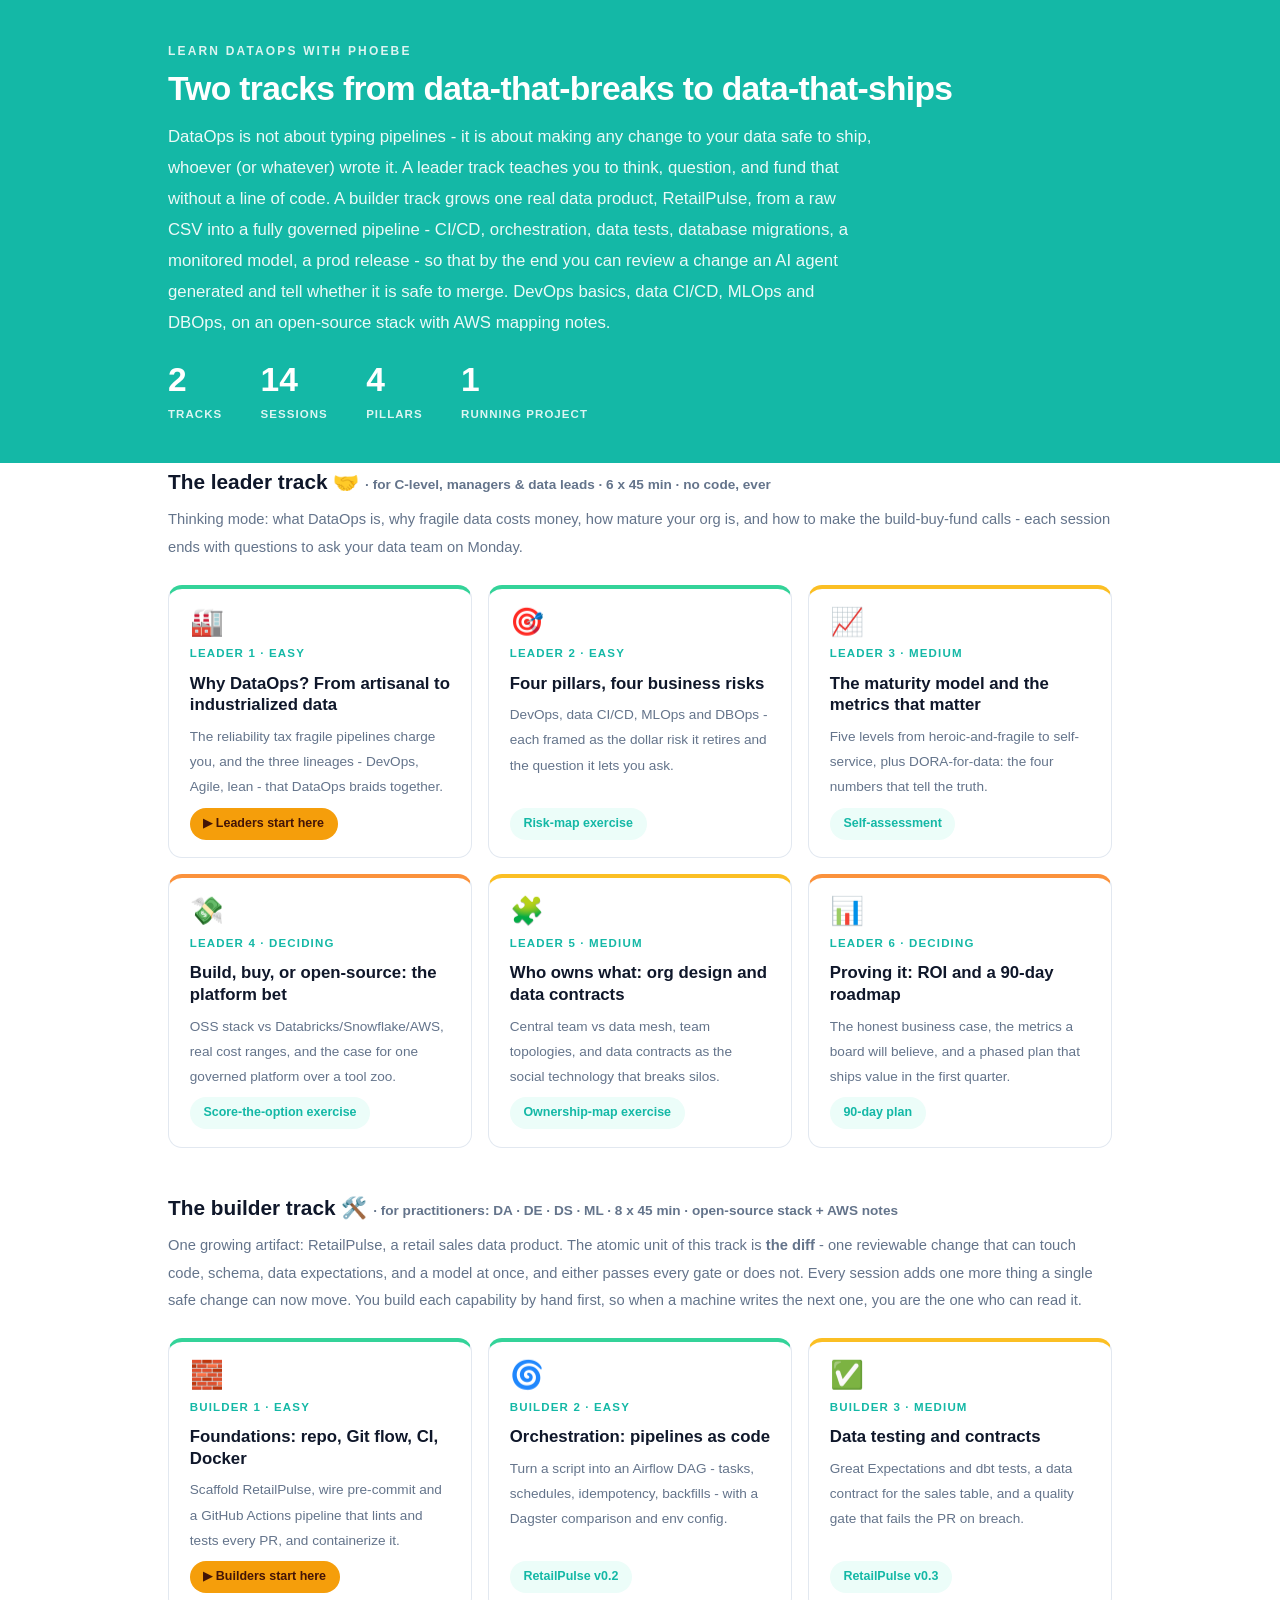
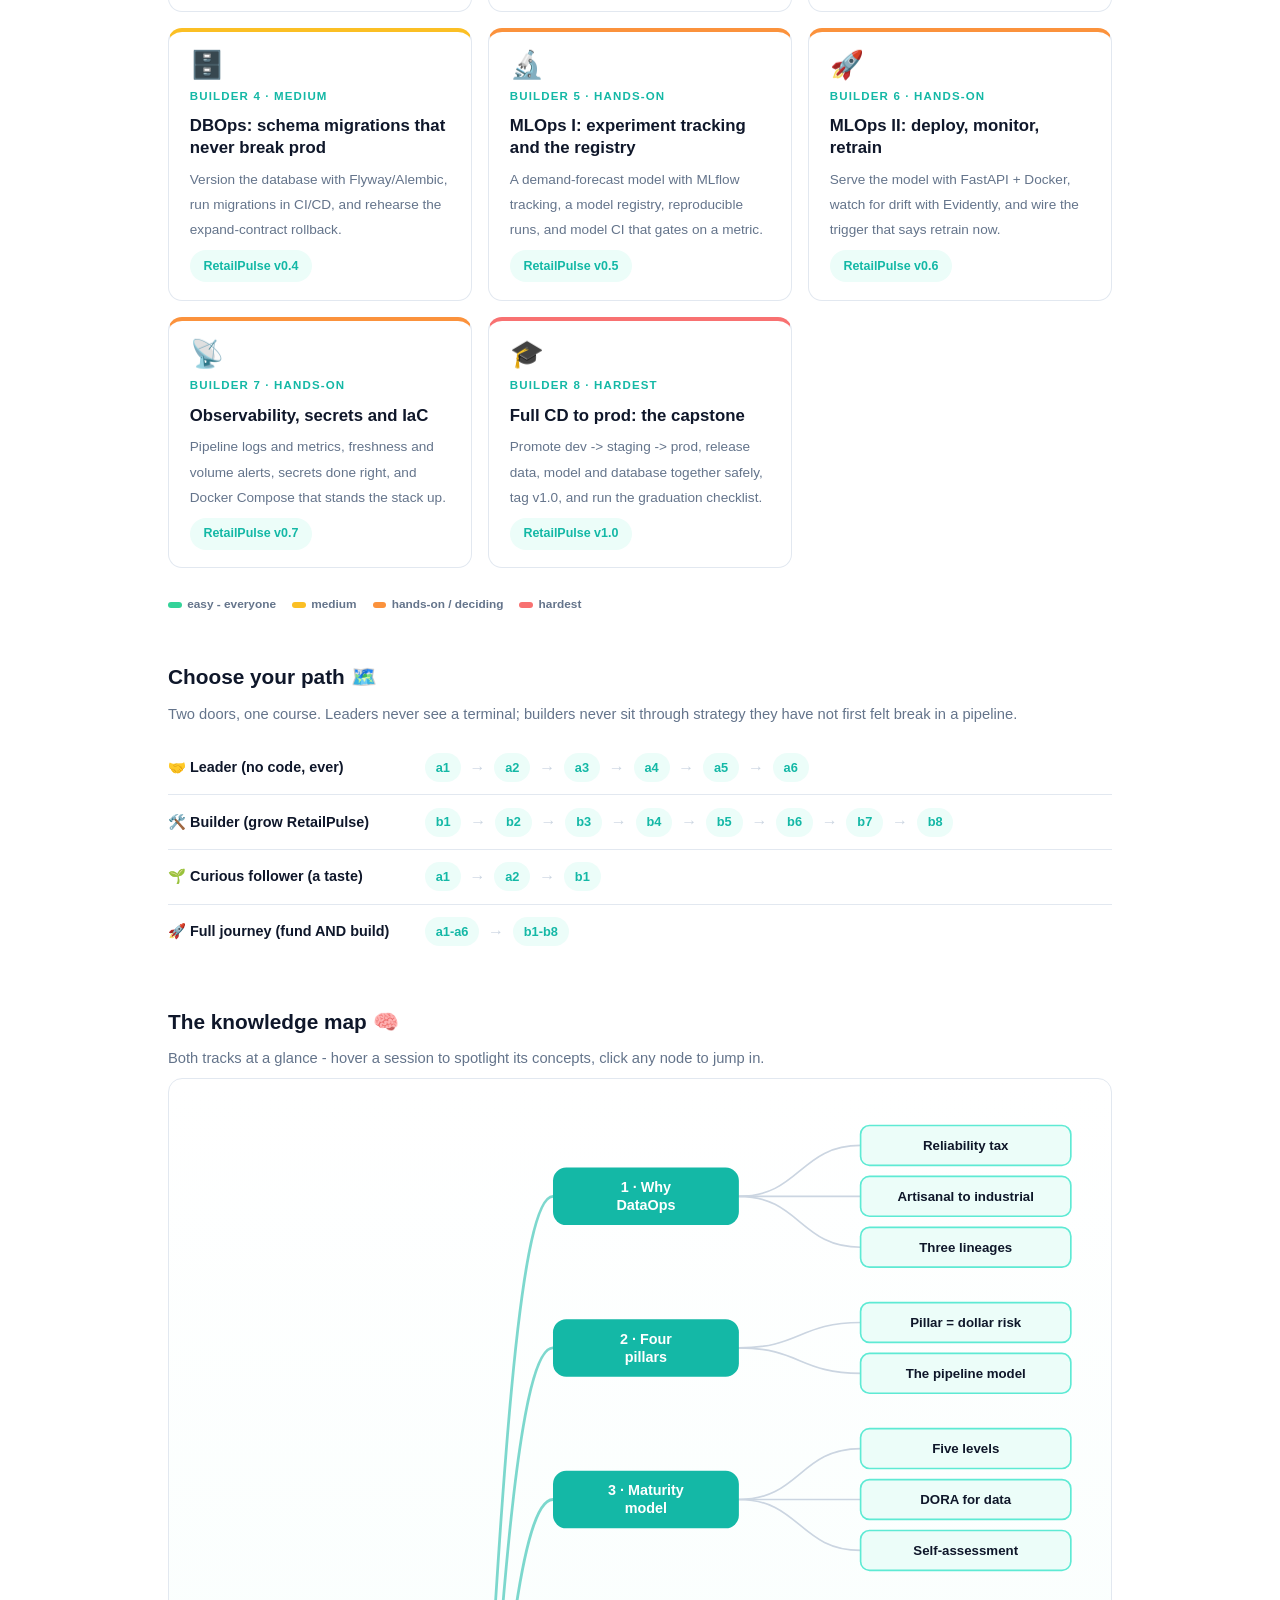
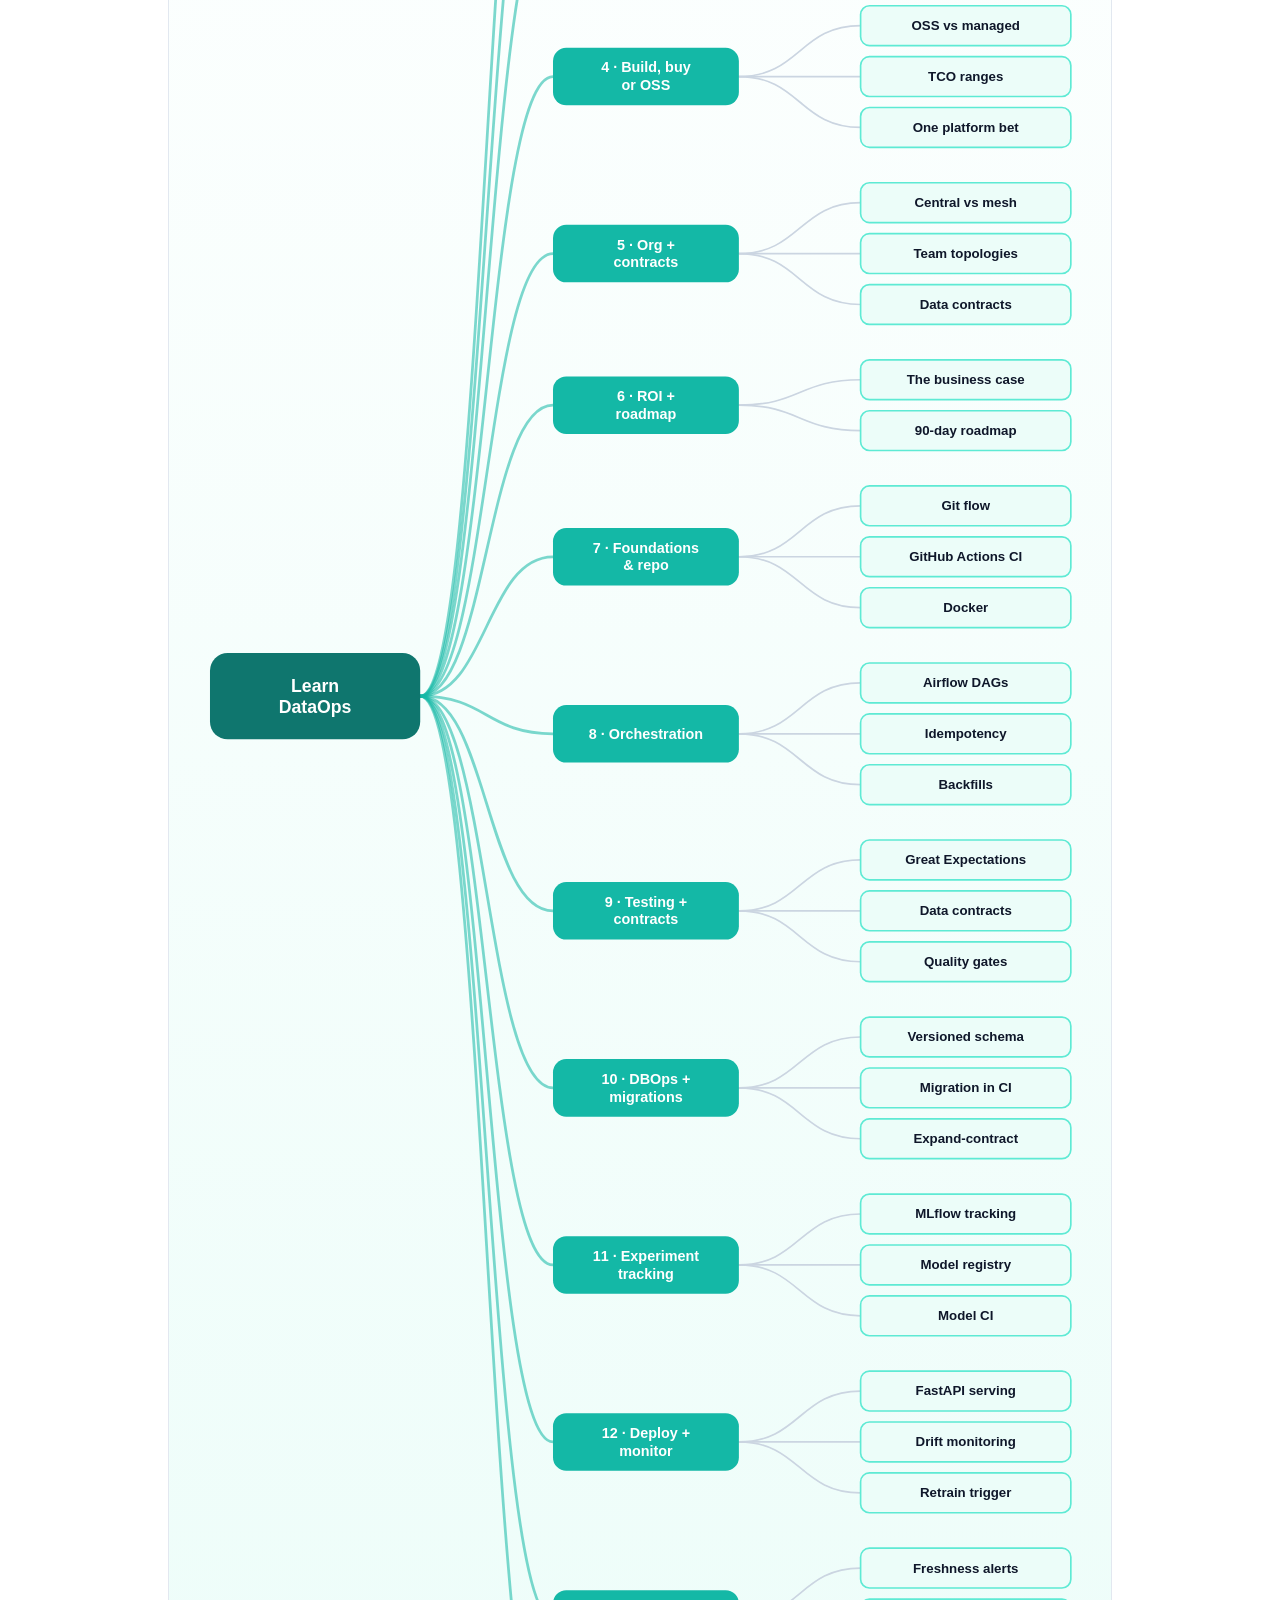
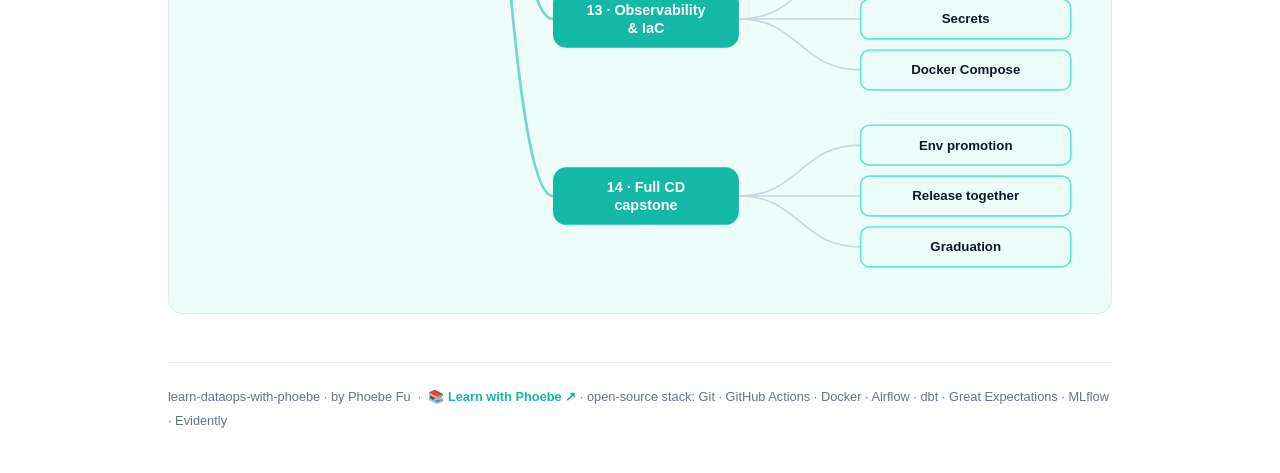
==== index.html @ 757c42fa "Add Learn with Phoebe hub backlink to footers" ====
<!DOCTYPE html>
<html lang="en">
<head>
<meta charset="UTF-8">
<meta name="viewport" content="width=device-width, initial-scale=1.0">
<title>learn dataops with phoebe - a two-track course on shipping data, ML and DB changes safely</title>
<meta name="description" content="A two-track DataOps course: a leader track (no code) and a builder track that grows one real data product, RetailPulse, through DevOps, data CI/CD, MLOps and DBOps. By Phoebe Fu.">
<link rel="stylesheet" href="assets/style.css?v=2">
<style>
  .stats-row { display: flex; gap: 2.4rem; margin-top: 1.5rem; flex-wrap: wrap; }
  .stat b { display: block; font-size: 2.1rem; font-weight: 800; line-height: 1.05; font-variant-numeric: tabular-nums; }
  .stat span { font-size: .72rem; opacity: .85; text-transform: uppercase; letter-spacing: .09em; font-weight: 600; }

  .course-grid { display: grid; grid-template-columns: repeat(auto-fit, minmax(17rem, 1fr)); gap: 1rem; margin-top: 1.5rem; }
  .course-card {
    border: 1px solid var(--hairline);
    border-top: 4px solid var(--diff, var(--indigo));
    border-radius: var(--radius);
    padding: 1.2rem 1.3rem 1.1rem;
    display: flex;
    flex-direction: column;
    gap: .5rem;
    text-decoration: none;
    color: var(--ink);
    background: #fff;
    transition: box-shadow .15s ease, border-color .15s ease, transform .15s ease;
    position: relative;
  }
  .course-card:hover { border-color: var(--indigo-soft); border-top-color: var(--diff, var(--indigo)); box-shadow: 0 8px 28px rgba(15,23,42,.12); transform: translateY(-3px); }
  .course-card .cicon { font-size: 1.7rem; line-height: 1; }
  .course-card .cnum { font-size: .72rem; font-weight: 700; color: var(--indigo); text-transform: uppercase; letter-spacing: .1em; }
  .course-card h3 { font-size: 1.05rem; font-weight: 800; line-height: 1.3; }
  .course-card p { font-size: .85rem; color: var(--muted); flex: 1; }
  .course-card .meta { display: flex; gap: .4rem; flex-wrap: wrap; }

  .diff-legend { display: flex; gap: 1rem; margin-top: 1.6rem; font-size: .74rem; color: var(--muted); font-weight: 600; flex-wrap: wrap; }
  .diff-legend i { display: inline-block; width: .85rem; height: .35rem; border-radius: 999px; margin-right: .35rem; vertical-align: middle; }

  .paths { margin-top: 2.6rem; }
  .paths h2 { font-size: 1.3rem; font-weight: 800; margin-bottom: .3rem; }
  .paths .plede { color: var(--muted); font-size: .92rem; margin-bottom: .8rem; }
  .path { display: flex; gap: .55rem; align-items: center; padding: .75rem 0; border-bottom: .5px solid var(--hairline); flex-wrap: wrap; }
  .path:last-child { border-bottom: none; }
  .path b { min-width: 15.5rem; font-size: .9rem; }
  .path .pstep { background: var(--indigo-50); color: var(--indigo); border-radius: 999px; padding: .16rem .68rem; font-weight: 700; font-size: .8rem; text-decoration: none; transition: all .12s ease; }
  .path .pstep:hover { background: var(--indigo); color: #fff; }
  .path .parr { color: var(--faint); font-weight: 700; }

  .mm-section { margin-top: 1.6rem; }
  .mm-section h2 { font-size: 1.3rem; font-weight: 800; margin-bottom: .2rem; }
  .mm-section .mm-lede { color: var(--muted); font-size: .92rem; margin-bottom: .4rem; }
  .mm-wrap { border: 1px solid var(--hairline); border-radius: var(--radius); background: linear-gradient(180deg,#fff,#ECFDF9); padding: .6rem; overflow-x: auto; }
  .mm-svg { width: 100%; height: auto; display: block; max-width: 60rem; margin: 0 auto; min-width: 34rem; }
  .mm-link { cursor: pointer; text-decoration: none; }
  .mm-node rect { transition: opacity .15s ease, filter .15s ease; }
  .mm-node text { pointer-events: none; }
  .mm-link:hover .mm-node rect { filter: brightness(1.06); }
  .mm-edge { transition: opacity .15s ease; }
</style>
</head>
<body>

<header class="masthead">
  <div class="wrap">
    <div class="eyebrow">Learn DataOps with Phoebe</div>
    <h1>Two tracks from data-that-breaks to data-that-ships</h1>
    <p class="sub">DataOps is not about typing pipelines - it is about making any change to your data safe to ship, whoever (or whatever) wrote it. A leader track teaches you to think, question, and fund that without a line of code. A builder track grows one real data product, RetailPulse, from a raw CSV into a fully governed pipeline - CI/CD, orchestration, data tests, database migrations, a monitored model, a prod release - so that by the end you can review a change an AI agent generated and tell whether it is safe to merge. DevOps basics, data CI/CD, MLOps and DBOps, on an open-source stack with AWS mapping notes.</p>
    <div class="stats-row">
      <div class="stat"><b data-count="2">2</b><span>tracks</span></div>
      <div class="stat"><b data-count="14">14</b><span>sessions</span></div>
      <div class="stat"><b data-count="4">4</b><span>pillars</span></div>
      <div class="stat"><b data-count="1">1</b><span>running project</span></div>
    </div>
  </div>
</header>

<main class="wrap">

  <section class="section">
    <div class="paths" style="margin-top:0">
      <h2>The leader track 🤝 <span style="font-size:.85rem;font-weight:600;color:var(--muted)">· for C-level, managers &amp; data leads · 6 x 45 min · no code, ever</span></h2>
      <p class="plede">Thinking mode: what DataOps is, why fragile data costs money, how mature your org is, and how to make the build-buy-fund calls - each session ends with questions to ask your data team on Monday.</p>
    </div>
    <div class="course-grid">
      <a class="course-card" href="courses/a1-why-dataops.html" style="--diff:#34D399">
        <span class="cicon">🏭</span>
        <span class="cnum">Leader 1 · easy</span>
        <h3>Why DataOps? From artisanal to industrialized data</h3>
        <p>The reliability tax fragile pipelines charge you, and the three lineages - DevOps, Agile, lean - that DataOps braids together.</p>
        <span class="meta"><span class="pill amber">▶ Leaders start here</span></span>
      </a>
      <a class="course-card" href="courses/a2-four-pillars.html" style="--diff:#34D399">
        <span class="cicon">🎯</span>
        <span class="cnum">Leader 2 · easy</span>
        <h3>Four pillars, four business risks</h3>
        <p>DevOps, data CI/CD, MLOps and DBOps - each framed as the dollar risk it retires and the question it lets you ask.</p>
        <span class="meta"><span class="pill light">Risk-map exercise</span></span>
      </a>
      <a class="course-card" href="courses/a3-maturity-model.html" style="--diff:#FBBF24">
        <span class="cicon">📈</span>
        <span class="cnum">Leader 3 · medium</span>
        <h3>The maturity model and the metrics that matter</h3>
        <p>Five levels from heroic-and-fragile to self-service, plus DORA-for-data: the four numbers that tell the truth.</p>
        <span class="meta"><span class="pill light">Self-assessment</span></span>
      </a>
      <a class="course-card" href="courses/a4-build-buy-oss.html" style="--diff:#FB923C">
        <span class="cicon">💸</span>
        <span class="cnum">Leader 4 · deciding</span>
        <h3>Build, buy, or open-source: the platform bet</h3>
        <p>OSS stack vs Databricks/Snowflake/AWS, real cost ranges, and the case for one governed platform over a tool zoo.</p>
        <span class="meta"><span class="pill light">Score-the-option exercise</span></span>
      </a>
      <a class="course-card" href="courses/a5-org-and-culture.html" style="--diff:#FBBF24">
        <span class="cicon">🧩</span>
        <span class="cnum">Leader 5 · medium</span>
        <h3>Who owns what: org design and data contracts</h3>
        <p>Central team vs data mesh, team topologies, and data contracts as the social technology that breaks silos.</p>
        <span class="meta"><span class="pill light">Ownership-map exercise</span></span>
      </a>
      <a class="course-card" href="courses/a6-roi-and-roadmap.html" style="--diff:#FB923C">
        <span class="cicon">📊</span>
        <span class="cnum">Leader 6 · deciding</span>
        <h3>Proving it: ROI and a 90-day roadmap</h3>
        <p>The honest business case, the metrics a board will believe, and a phased plan that ships value in the first quarter.</p>
        <span class="meta"><span class="pill light">90-day plan</span></span>
      </a>
    </div>

    <div class="paths">
      <h2>The builder track 🛠️ <span style="font-size:.85rem;font-weight:600;color:var(--muted)">· for practitioners: DA · DE · DS · ML · 8 x 45 min · open-source stack + AWS notes</span></h2>
      <p class="plede">One growing artifact: RetailPulse, a retail sales data product. The atomic unit of this track is <strong>the diff</strong> - one reviewable change that can touch code, schema, data expectations, and a model at once, and either passes every gate or does not. Every session adds one more thing a single safe change can now move. You build each capability by hand first, so when a machine writes the next one, you are the one who can read it.</p>
    </div>
    <div class="course-grid">
      <a class="course-card" href="courses/b1-foundations-repo.html" style="--diff:#34D399">
        <span class="cicon">🧱</span>
        <span class="cnum">Builder 1 · easy</span>
        <h3>Foundations: repo, Git flow, CI, Docker</h3>
        <p>Scaffold RetailPulse, wire pre-commit and a GitHub Actions pipeline that lints and tests every PR, and containerize it.</p>
        <span class="meta"><span class="pill amber">▶ Builders start here</span></span>
      </a>
      <a class="course-card" href="courses/b2-orchestration.html" style="--diff:#34D399">
        <span class="cicon">🌀</span>
        <span class="cnum">Builder 2 · easy</span>
        <h3>Orchestration: pipelines as code</h3>
        <p>Turn a script into an Airflow DAG - tasks, schedules, idempotency, backfills - with a Dagster comparison and env config.</p>
        <span class="meta"><span class="pill light">RetailPulse v0.2</span></span>
      </a>
      <a class="course-card" href="courses/b3-data-testing-contracts.html" style="--diff:#FBBF24">
        <span class="cicon">✅</span>
        <span class="cnum">Builder 3 · medium</span>
        <h3>Data testing and contracts</h3>
        <p>Great Expectations and dbt tests, a data contract for the sales table, and a quality gate that fails the PR on breach.</p>
        <span class="meta"><span class="pill light">RetailPulse v0.3</span></span>
      </a>
      <a class="course-card" href="courses/b4-dbops-migrations.html" style="--diff:#FBBF24">
        <span class="cicon">🗄️</span>
        <span class="cnum">Builder 4 · medium</span>
        <h3>DBOps: schema migrations that never break prod</h3>
        <p>Version the database with Flyway/Alembic, run migrations in CI/CD, and rehearse the expand-contract rollback.</p>
        <span class="meta"><span class="pill light">RetailPulse v0.4</span></span>
      </a>
      <a class="course-card" href="courses/b5-experiment-tracking.html" style="--diff:#FB923C">
        <span class="cicon">🔬</span>
        <span class="cnum">Builder 5 · hands-on</span>
        <h3>MLOps I: experiment tracking and the registry</h3>
        <p>A demand-forecast model with MLflow tracking, a model registry, reproducible runs, and model CI that gates on a metric.</p>
        <span class="meta"><span class="pill light">RetailPulse v0.5</span></span>
      </a>
      <a class="course-card" href="courses/b6-model-deploy-monitor.html" style="--diff:#FB923C">
        <span class="cicon">🚀</span>
        <span class="cnum">Builder 6 · hands-on</span>
        <h3>MLOps II: deploy, monitor, retrain</h3>
        <p>Serve the model with FastAPI + Docker, watch for drift with Evidently, and wire the trigger that says retrain now.</p>
        <span class="meta"><span class="pill light">RetailPulse v0.6</span></span>
      </a>
      <a class="course-card" href="courses/b7-observability-iac.html" style="--diff:#FB923C">
        <span class="cicon">📡</span>
        <span class="cnum">Builder 7 · hands-on</span>
        <h3>Observability, secrets and IaC</h3>
        <p>Pipeline logs and metrics, freshness and volume alerts, secrets done right, and Docker Compose that stands the stack up.</p>
        <span class="meta"><span class="pill light">RetailPulse v0.7</span></span>
      </a>
      <a class="course-card" href="courses/b8-full-cd-capstone.html" style="--diff:#F87171">
        <span class="cicon">🎓</span>
        <span class="cnum">Builder 8 · hardest</span>
        <h3>Full CD to prod: the capstone</h3>
        <p>Promote dev -> staging -> prod, release data, model and database together safely, tag v1.0, and run the graduation checklist.</p>
        <span class="meta"><span class="pill light">RetailPulse v1.0</span></span>
      </a>
    </div>
    <div class="diff-legend">
      <span><i style="background:#34D399"></i>easy - everyone</span>
      <span><i style="background:#FBBF24"></i>medium</span>
      <span><i style="background:#FB923C"></i>hands-on / deciding</span>
      <span><i style="background:#F87171"></i>hardest</span>
    </div>

    <div class="paths">
      <h2>Choose your path 🗺️</h2>
      <p class="plede">Two doors, one course. Leaders never see a terminal; builders never sit through strategy they have not first felt break in a pipeline.</p>
      <div class="path"><b>🤝 Leader (no code, ever)</b>
        <a class="pstep" href="courses/a1-why-dataops.html">a1</a><span class="parr">→</span>
        <a class="pstep" href="courses/a2-four-pillars.html">a2</a><span class="parr">→</span>
        <a class="pstep" href="courses/a3-maturity-model.html">a3</a><span class="parr">→</span>
        <a class="pstep" href="courses/a4-build-buy-oss.html">a4</a><span class="parr">→</span>
        <a class="pstep" href="courses/a5-org-and-culture.html">a5</a><span class="parr">→</span>
        <a class="pstep" href="courses/a6-roi-and-roadmap.html">a6</a>
      </div>
      <div class="path"><b>🛠️ Builder (grow RetailPulse)</b>
        <a class="pstep" href="courses/b1-foundations-repo.html">b1</a><span class="parr">→</span>
        <a class="pstep" href="courses/b2-orchestration.html">b2</a><span class="parr">→</span>
        <a class="pstep" href="courses/b3-data-testing-contracts.html">b3</a><span class="parr">→</span>
        <a class="pstep" href="courses/b4-dbops-migrations.html">b4</a><span class="parr">→</span>
        <a class="pstep" href="courses/b5-experiment-tracking.html">b5</a><span class="parr">→</span>
        <a class="pstep" href="courses/b6-model-deploy-monitor.html">b6</a><span class="parr">→</span>
        <a class="pstep" href="courses/b7-observability-iac.html">b7</a><span class="parr">→</span>
        <a class="pstep" href="courses/b8-full-cd-capstone.html">b8</a>
      </div>
      <div class="path"><b>🌱 Curious follower (a taste)</b>
        <a class="pstep" href="courses/a1-why-dataops.html">a1</a><span class="parr">→</span>
        <a class="pstep" href="courses/a2-four-pillars.html">a2</a><span class="parr">→</span>
        <a class="pstep" href="courses/b1-foundations-repo.html">b1</a>
      </div>
      <div class="path"><b>🚀 Full journey (fund AND build)</b>
        <a class="pstep" href="courses/a1-why-dataops.html">a1-a6</a><span class="parr">→</span>
        <a class="pstep" href="courses/b1-foundations-repo.html">b1-b8</a>
      </div>
    </div>
  </section>

  <section class="section mm-section">
    <h2>The knowledge map 🧠</h2>
    <p class="mm-lede">Both tracks at a glance - hover a session to spotlight its concepts, click any node to jump in.</p>
    <div class="mm-wrap"><div id="mindmap"></div></div>
  </section>

  <footer class="pagefoot">
    <span>learn-dataops-with-phoebe · by Phoebe Fu &nbsp;·&nbsp; 📚 <a href="https://phoebefu6.github.io/learn-with-phoebe/">Learn with Phoebe ↗</a> · open-source stack: Git · GitHub Actions · Docker · Airflow · dbt · Great Expectations · MLflow · Evidently</span>
  </footer>
</main>

<script>
window.MINDMAP_DATA = {
  title: "Learn\nDataOps",
  centerColor: "#0F766E",
  sessions: [
    { label: "Why\nDataOps", href: "courses/a1-why-dataops.html", color: "#34D399",
      concepts: [
        { label: "Reliability tax", href: "courses/a1-why-dataops.html" },
        { label: "Artisanal to industrial", href: "courses/a1-why-dataops.html" },
        { label: "Three lineages", href: "courses/a1-why-dataops.html" } ] },
    { label: "Four\npillars", href: "courses/a2-four-pillars.html", color: "#34D399",
      concepts: [
        { label: "Pillar = dollar risk", href: "courses/a2-four-pillars.html" },
        { label: "The pipeline model", href: "courses/a2-four-pillars.html" } ] },
    { label: "Maturity\nmodel", href: "courses/a3-maturity-model.html", color: "#FBBF24",
      concepts: [
        { label: "Five levels", href: "courses/a3-maturity-model.html" },
        { label: "DORA for data", href: "courses/a3-maturity-model.html" },
        { label: "Self-assessment", href: "courses/a3-maturity-model.html" } ] },
    { label: "Build, buy\nor OSS", href: "courses/a4-build-buy-oss.html", color: "#FB923C",
      concepts: [
        { label: "OSS vs managed", href: "courses/a4-build-buy-oss.html" },
        { label: "TCO ranges", href: "courses/a4-build-buy-oss.html" },
        { label: "One platform bet", href: "courses/a4-build-buy-oss.html" } ] },
    { label: "Org +\ncontracts", href: "courses/a5-org-and-culture.html", color: "#FBBF24",
      concepts: [
        { label: "Central vs mesh", href: "courses/a5-org-and-culture.html" },
        { label: "Team topologies", href: "courses/a5-org-and-culture.html" },
        { label: "Data contracts", href: "courses/a5-org-and-culture.html" } ] },
    { label: "ROI +\nroadmap", href: "courses/a6-roi-and-roadmap.html", color: "#FB923C",
      concepts: [
        { label: "The business case", href: "courses/a6-roi-and-roadmap.html" },
        { label: "90-day roadmap", href: "courses/a6-roi-and-roadmap.html" } ] },
    { label: "Foundations\n& repo", href: "courses/b1-foundations-repo.html", color: "#34D399",
      concepts: [
        { label: "Git flow", href: "courses/b1-foundations-repo.html" },
        { label: "GitHub Actions CI", href: "courses/b1-foundations-repo.html" },
        { label: "Docker", href: "courses/b1-foundations-repo.html" } ] },
    { label: "Orchestration", href: "courses/b2-orchestration.html", color: "#34D399",
      concepts: [
        { label: "Airflow DAGs", href: "courses/b2-orchestration.html" },
        { label: "Idempotency", href: "courses/b2-orchestration.html" },
        { label: "Backfills", href: "courses/b2-orchestration.html" } ] },
    { label: "Testing +\ncontracts", href: "courses/b3-data-testing-contracts.html", color: "#FBBF24",
      concepts: [
        { label: "Great Expectations", href: "courses/b3-data-testing-contracts.html" },
        { label: "Data contracts", href: "courses/b3-data-testing-contracts.html" },
        { label: "Quality gates", href: "courses/b3-data-testing-contracts.html" } ] },
    { label: "DBOps +\nmigrations", href: "courses/b4-dbops-migrations.html", color: "#FBBF24",
      concepts: [
        { label: "Versioned schema", href: "courses/b4-dbops-migrations.html" },
        { label: "Migration in CI", href: "courses/b4-dbops-migrations.html" },
        { label: "Expand-contract", href: "courses/b4-dbops-migrations.html" } ] },
    { label: "Experiment\ntracking", href: "courses/b5-experiment-tracking.html", color: "#FB923C",
      concepts: [
        { label: "MLflow tracking", href: "courses/b5-experiment-tracking.html" },
        { label: "Model registry", href: "courses/b5-experiment-tracking.html" },
        { label: "Model CI", href: "courses/b5-experiment-tracking.html" } ] },
    { label: "Deploy +\nmonitor", href: "courses/b6-model-deploy-monitor.html", color: "#FB923C",
      concepts: [
        { label: "FastAPI serving", href: "courses/b6-model-deploy-monitor.html" },
        { label: "Drift monitoring", href: "courses/b6-model-deploy-monitor.html" },
        { label: "Retrain trigger", href: "courses/b6-model-deploy-monitor.html" } ] },
    { label: "Observability\n& IaC", href: "courses/b7-observability-iac.html", color: "#FB923C",
      concepts: [
        { label: "Freshness alerts", href: "courses/b7-observability-iac.html" },
        { label: "Secrets", href: "courses/b7-observability-iac.html" },
        { label: "Docker Compose", href: "courses/b7-observability-iac.html" } ] },
    { label: "Full CD\ncapstone", href: "courses/b8-full-cd-capstone.html", color: "#F87171",
      concepts: [
        { label: "Env promotion", href: "courses/b8-full-cd-capstone.html" },
        { label: "Release together", href: "courses/b8-full-cd-capstone.html" },
        { label: "Graduation", href: "courses/b8-full-cd-capstone.html" } ] }
  ]
};
</script>
<script src="assets/mindmap.js?v=1"></script>
<script src="assets/app.js?v=1"></script>
</body>
</html>
---- assets/style.css ----
/* learn-claude-with-phoebe - editorial bold design system
   Accent: indigo #14B8A6 · Ink: #0F172A · Flagship: amber #F59E0B */

:root {
  --indigo: #14B8A6;
  --indigo-deep: #0F766E;
  --indigo-mid: #2DD4BF;
  --indigo-soft: #5EEAD4;
  --indigo-50: #ECFDF9;
  --ink: #0F172A;
  --muted: #64748B;
  --faint: #CBD5E1;
  --hairline: #E2E8F0;
  --amber: #F59E0B;
  --amber-ink: #431407;
  --amber-50: #FFF7ED;
  --paper: #FFFFFF;
  --code-bg: #0B1220;
  --code-ink: #CBD5E1;
  --radius: 14px;
}

* { margin: 0; padding: 0; box-sizing: border-box; }

html { font-size: 16px; scroll-behavior: smooth; }
html.zoom-125 { font-size: 20px; }
html.zoom-150 { font-size: 24px; }

body {
  font-family: "Inter", -apple-system, BlinkMacSystemFont, "Segoe UI", Roboto, sans-serif;
  background: var(--paper);
  color: var(--ink);
  line-height: 1.85;
  font-feature-settings: "tnum";
}

.wrap { max-width: 62rem; margin: 0 auto; padding: 0 1.5rem; }

/* ---------- header band ---------- */
.masthead {
  background: var(--indigo);
  color: #fff;
  padding: 2.5rem 0 2.25rem;
}
.masthead .eyebrow {
  font-size: .75rem;
  letter-spacing: .18em;
  text-transform: uppercase;
  opacity: .85;
  font-weight: 600;
}
.masthead h1 {
  font-size: 2.1rem;
  line-height: 1.15;
  font-weight: 800;
  margin: .5rem 0 .75rem;
  letter-spacing: -.02em;
}
.masthead h1 .accent { color: inherit; }
.masthead .sub { font-size: 1.05rem; opacity: .92; max-width: 44rem; }

.chip-row { display: flex; flex-wrap: wrap; gap: .5rem; margin-top: 1.1rem; }
.chip {
  display: inline-flex;
  align-items: center;
  gap: .35rem;
  border-radius: 999px;
  padding: .25rem .8rem;
  font-size: .78rem;
  font-weight: 600;
  white-space: nowrap;
}
.chip.level { background: #fff; color: var(--indigo); }
.chip.audience { background: rgba(255,255,255,.16); color: #fff; border: 1px solid rgba(255,255,255,.35); }
.chip.time { background: var(--ink); color: #fff; font-variant-numeric: tabular-nums; }

/* ---------- agenda bar ---------- */
.agenda {
  display: flex;
  border-radius: 999px;
  overflow: hidden;
  margin: 1.4rem 0 0;
  font-size: .72rem;
  font-weight: 600;
  text-align: center;
  color: #fff;
}
.agenda span { padding: .45rem .3rem; white-space: nowrap; overflow: hidden; text-overflow: ellipsis; }
/* clean teal ramp; light segments take ink text for WCAG contrast; amber reserved for signal, not time-segments */
.agenda .a1 { background: var(--indigo-deep); color: #fff; }
.agenda .a2 { background: var(--indigo); color: #0F172A; }
.agenda .a3 { background: var(--indigo-mid); color: #0F172A; }
.agenda .a4 { background: var(--indigo-soft); color: #0F172A; }

/* ---------- toolbar ---------- */
.toolbar {
  position: sticky;
  top: 0;
  z-index: 40;
  background: rgba(255,255,255,.94);
  backdrop-filter: blur(6px);
  border-bottom: 1px solid var(--hairline);
  padding: .55rem 0;
}
.toolbar .wrap { display: flex; align-items: center; gap: .6rem; }
.toolbar .crumb { font-size: .8rem; color: var(--muted); font-weight: 600; margin-right: auto; }
.toolbar .crumb a { color: var(--indigo); text-decoration: none; }
.btn {
  border: 1px solid var(--hairline);
  background: #fff;
  color: var(--ink);
  border-radius: 999px;
  padding: .35rem .9rem;
  font-size: .78rem;
  font-weight: 600;
  cursor: pointer;
  font-family: inherit;
  transition: all .15s ease;
}
.btn:hover { border-color: var(--indigo); color: var(--indigo); }
.btn.primary { background: var(--indigo); border-color: var(--indigo); color: #fff; }
.btn.primary:hover { background: var(--indigo-deep); }

/* ---------- sections ---------- */
main { padding: 2.5rem 0 4rem; }

.section { margin-bottom: 2.8rem; }
.section-kicker { margin-bottom: 1rem; }
.section-kicker .klabel {
  display: block;
  font-size: .72rem;
  text-transform: uppercase;
  letter-spacing: .1em;
  color: var(--indigo);
  font-weight: 700;
  margin-bottom: .35rem;
}
.section-kicker h2 {
  font-size: 1.45rem;
  font-weight: 800;
  letter-spacing: -.01em;
  display: flex;
  align-items: center;
  gap: .7rem;
  flex-wrap: wrap;
}
.section-kicker .tag {
  border-radius: 999px;
  padding: .18rem .7rem;
  font-size: .7rem;
  font-weight: 700;
  text-transform: uppercase;
  letter-spacing: .08em;
}
.tag.concept { background: var(--indigo-50); color: var(--indigo); }
.tag.demo { background: var(--amber-50); color: var(--amber-ink); }
.tag.exercise { background: var(--ink); color: #fff; }

.lede { color: var(--muted); max-width: 46rem; margin-bottom: 1.4rem; line-height: 1.8; }

/* live vs self-study markers on cards */
.mode {
  font-size: .64rem;
  font-weight: 700;
  text-transform: uppercase;
  letter-spacing: .07em;
  padding: .14rem .6rem;
  border-radius: 999px;
  flex: none;
}
.mode.live { background: var(--indigo); color: #fff; }
.mode.self { background: #fff; color: var(--muted); border: 1px solid var(--hairline); }

/* ---------- accordions ---------- */
details.card {
  border: 1px solid var(--hairline);
  border-radius: var(--radius);
  margin-bottom: .8rem;
  overflow: hidden;
  background: #fff;
}
details.card[open] { border-color: var(--indigo-soft); box-shadow: 0 8px 28px rgba(20,184,166,.08); }
details.card summary {
  list-style: none;
  cursor: pointer;
  padding: 1rem 1.25rem;
  display: flex;
  align-items: center;
  gap: .75rem;
  font-weight: 700;
  font-size: 1.02rem;
  user-select: none;
}
details.card summary::-webkit-details-marker { display: none; }
details.card summary .dot {
  width: .6rem; height: .6rem;
  border-radius: 999px;
  background: var(--indigo);
  flex: none;
}
details.card summary .mini { margin-left: auto; font-size: .72rem; color: var(--muted); font-weight: 600; white-space: nowrap; }
details.card summary .caret { transition: transform .2s ease; color: var(--indigo); font-size: .8rem; }
details.card[open] summary .caret { transform: rotate(90deg); }
details.card .body { padding: 0 1.25rem 1.4rem; border-top: 1px solid var(--hairline); padding-top: 1.15rem; }
details.card .body p { margin-bottom: 1.05rem; max-width: 48rem; }
details.card .body p:last-child { margin-bottom: 0; }
details.card .body ul, details.card .body ol { margin: 0 0 1.1rem 1.2rem; max-width: 47rem; }
details.card .body li { margin-bottom: .65rem; }
details.card .body h4 { font-size: .95rem; font-weight: 700; margin: 1.1rem 0 .45rem; }
details.card .body h4:first-child { margin-top: 0; }

/* ---------- pills & legends ---------- */
.legend { display: flex; flex-wrap: wrap; gap: .5rem; margin: 0 0 1.2rem; }
.pill {
  display: inline-flex;
  align-items: center;
  gap: .4rem;
  border-radius: 999px;
  padding: .28rem .85rem;
  font-size: .78rem;
  font-weight: 600;
}
.pill.solid { background: var(--indigo); color: #fff; }
.pill.light { background: var(--indigo-50); color: var(--indigo); }
.pill.inkpill { background: var(--ink); color: #fff; }
.pill.amber, .pill.peach { background: var(--amber); color: var(--amber-ink); }
.pill.bare { color: var(--faint); }

/* ---------- 4D grid ---------- */
.grid-2 { display: grid; grid-template-columns: repeat(auto-fit, minmax(15rem, 1fr)); gap: .8rem; margin: .5rem 0 1rem; }
.d-card {
  border: 1px solid var(--hairline);
  border-left: 4px solid var(--indigo);
  border-radius: 10px;
  padding: 1rem 1.1rem;
}
.d-card h4 { font-size: .95rem; margin-bottom: .3rem; }
.d-card h4 .lead-letter { color: var(--indigo); }
.d-card p { font-size: .86rem; color: var(--muted); margin: 0; }

/* ---------- tables ---------- */
table.clean { width: 100%; border-collapse: collapse; font-size: .9rem; margin: .4rem 0 1rem; }
table.clean th {
  text-align: left;
  font-size: .72rem;
  text-transform: uppercase;
  letter-spacing: .08em;
  color: var(--muted);
  padding: .5rem .6rem;
  border-bottom: 2px solid var(--ink);
}
table.clean td { padding: .7rem .6rem; border-bottom: .5px solid var(--hairline); vertical-align: top; line-height: 1.7; }
table.clean td:first-child { font-weight: 600; }

/* ---------- prompt boxes ---------- */
.prompt-box {
  position: relative;
  background: var(--code-bg);
  color: var(--code-ink);
  border-radius: var(--radius);
  padding: 1.1rem 1.2rem;
  margin: 1rem 0 1.2rem;
  font-family: "SF Mono", ui-monospace, Menlo, Consolas, monospace;
  font-size: .84rem;
  line-height: 1.65;
  white-space: pre-wrap;
  word-break: break-word;
}
.prompt-box .label {
  position: absolute;
  top: -0.7rem;
  left: 1rem;
  background: var(--indigo);
  color: #fff;
  font-family: "Inter", -apple-system, sans-serif;
  font-size: .68rem;
  font-weight: 700;
  letter-spacing: .06em;
  text-transform: uppercase;
  border-radius: 999px;
  padding: .15rem .7rem;
}
.prompt-box.bad .label { background: var(--faint); color: var(--ink); }
.prompt-box.good .label { background: var(--amber); color: var(--amber-ink); }
.copy-btn {
  position: absolute;
  top: .7rem;
  right: .7rem;
  background: rgba(255,255,255,.1);
  border: 1px solid rgba(255,255,255,.25);
  color: #fff;
  border-radius: 999px;
  padding: .25rem .8rem;
  font-size: .72rem;
  font-weight: 600;
  cursor: pointer;
  font-family: "Inter", -apple-system, sans-serif;
  transition: background .15s ease;
}
.copy-btn:hover { background: rgba(255,255,255,.22); }
.copy-btn.copied { background: var(--amber); border-color: var(--amber); color: var(--amber-ink); }

/* ---------- demo steps ---------- */
.steps { counter-reset: step; margin: .6rem 0 1rem; }
.step {
  display: flex;
  gap: .9rem;
  padding: .85rem 0;
  border-bottom: .5px solid var(--hairline);
}
.step:last-child { border-bottom: none; }
.step::before {
  counter-increment: step;
  content: counter(step);
  flex: none;
  width: 1.7rem; height: 1.7rem;
  border-radius: 999px;
  background: var(--indigo-50);
  color: var(--indigo);
  font-weight: 700;
  font-size: .85rem;
  display: inline-flex;
  align-items: center;
  justify-content: center;
  margin-top: .1rem;
}
.step p { margin: 0; }

/* ---------- callouts ---------- */
.callout {
  border-radius: var(--radius);
  padding: 1rem 1.2rem;
  margin: 1rem 0;
  font-size: .92rem;
}
.callout.tip { background: var(--indigo-50); border-left: 4px solid var(--indigo); }
.callout.win { background: var(--amber-50); border-left: 4px solid var(--amber); }
.callout strong:first-child { display: block; margin-bottom: .2rem; }

.callout.example {
  background: #FFFFFF;
  border: 1px solid var(--hairline);
  border-left: 4px solid var(--amber);
  font-size: .9rem;
}
.callout.example .ex-pill {
  display: inline-block;
  background: var(--amber);
  color: var(--amber-ink);
  border-radius: 999px;
  padding: .15rem .7rem;
  font-size: .68rem;
  font-weight: 700;
  text-transform: uppercase;
  letter-spacing: .06em;
  margin-bottom: .5rem;
}
.callout.example p { margin: 0 0 .75rem; max-width: 47rem; }
.callout.example p:last-child { margin-bottom: 0; }
.callout.example ul { margin: 0 0 0 1.1rem; max-width: 46rem; }
.callout.example li { margin-bottom: .6rem; }
.callout.example li:last-child { margin-bottom: 0; }

/* ---------- zoomable figures ---------- */
figure.zoomable {
  border: 1px solid var(--hairline);
  border-radius: var(--radius);
  padding: 1.2rem;
  margin: 1rem 0 1.4rem;
  cursor: zoom-in;
  transition: box-shadow .15s ease;
  background: #fff;
}
figure.zoomable:hover { box-shadow: 0 8px 28px rgba(20,184,166,.12); }
figure.zoomable svg, figure.zoomable img { width: 100%; height: auto; display: block; }
figure.zoomable figcaption {
  margin-top: .6rem;
  font-size: .76rem;
  color: var(--muted);
  font-weight: 600;
  display: flex;
  align-items: center;
  gap: .4rem;
}

.lightbox {
  position: fixed;
  inset: 0;
  z-index: 100;
  background: rgba(15,23,42,.9);
  display: none;
  align-items: center;
  justify-content: center;
  padding: 3vh 3vw;
  cursor: zoom-out;
}
.lightbox.open { display: flex; }
.lightbox .inner {
  background: #fff;
  border-radius: var(--radius);
  padding: 2rem;
  max-width: 94vw;
  max-height: 92vh;
  overflow: auto;
}
.lightbox .inner svg, .lightbox .inner img { width: min(88vw, 70rem); height: auto; }
.lightbox .close-hint {
  position: fixed;
  top: 1rem; right: 1.4rem;
  color: #fff;
  font-size: .8rem;
  font-weight: 600;
  opacity: .8;
}

/* ---------- courses covered ---------- */
.covered { border: 1px solid var(--hairline); border-radius: var(--radius); overflow: hidden; }
.covered-row {
  display: flex;
  align-items: baseline;
  gap: .8rem;
  padding: .75rem 1.1rem;
  border-bottom: .5px solid var(--hairline);
  font-size: .9rem;
}
.covered-row:last-child { border-bottom: none; }
.covered-row .status { flex: none; }
.covered-row .name { font-weight: 600; }
.covered-row .note { margin-left: auto; color: var(--muted); font-size: .78rem; text-align: right; }

/* ---------- cheat sheet footer ---------- */
.cheat {
  background: var(--ink);
  color: #fff;
  border-radius: var(--radius);
  padding: 1.6rem 1.6rem 1.3rem;
  margin-top: 3rem;
}
.cheat h3 { font-size: 1.1rem; margin-bottom: 1rem; }
.cheat h3 span { color: var(--indigo-soft); }
.cheat .grid-2 { gap: 1rem; }
.cheat .cheat-item { border-left: 3px solid var(--indigo-mid); padding-left: .8rem; }
.cheat .cheat-item b { display: block; font-size: .85rem; color: var(--indigo-soft); }
.cheat .cheat-item span { font-size: .82rem; opacity: .85; }

footer.pagefoot {
  border-top: 1px solid var(--hairline);
  margin-top: 3rem;
  padding: 1.4rem 0 2.5rem;
  font-size: .8rem;
  color: var(--muted);
  display: flex;
  justify-content: space-between;
  flex-wrap: wrap;
  gap: .8rem;
}
footer.pagefoot a { color: var(--indigo); text-decoration: none; font-weight: 600; }

/* ---------- wayfinding: reading progress + section dots + part numbers ---------- */

#progress-bar {
  position: fixed;
  top: 0; left: 0;
  height: 3px;
  width: 0;
  background: linear-gradient(90deg, var(--indigo), var(--amber));
  z-index: 90;
}

.pagenav {
  position: fixed;
  right: 1.1rem;
  top: 50%;
  transform: translateY(-50%);
  z-index: 50;
  display: flex;
  flex-direction: column;
  gap: .55rem;
}
.pagenav a {
  width: .68rem; height: .68rem;
  border-radius: 999px;
  background: #fff;
  border: 2px solid var(--faint);
  display: block;
  position: relative;
  transition: all .15s ease;
}
.pagenav a:hover { border-color: var(--indigo); transform: scale(1.3); }
.pagenav a.active { background: var(--indigo); border-color: var(--indigo); }
.pagenav a .nlabel {
  position: absolute;
  right: 1.4rem;
  top: 50%;
  transform: translateY(-50%);
  background: var(--ink);
  color: #fff;
  font-size: .7rem;
  font-weight: 600;
  padding: .22rem .65rem;
  border-radius: 6px;
  white-space: nowrap;
  opacity: 0;
  pointer-events: none;
  transition: opacity .15s ease;
}
.pagenav a:hover .nlabel { opacity: 1; }
@media (max-width: 74rem) { .pagenav { display: none; } }

main { counter-reset: partnum -1; }
.section .section-kicker { position: relative; }
.section .section-kicker::before {
  counter-increment: partnum;
  content: counter(partnum, decimal-leading-zero);
  position: absolute;
  right: 0;
  top: -1.2rem;
  font-size: 4.4rem;
  font-weight: 800;
  color: var(--indigo-50);
  line-height: 1;
  font-variant-numeric: tabular-nums;
  pointer-events: none;
  z-index: 0;
}
.section .section-kicker > * { position: relative; z-index: 1; }

details.card summary { transition: background .15s ease; }
details.card summary:hover { background: #F8FAFC; }

/* ---------- journey strip: you are here in the series ---------- */
.journey {
  display: flex;
  align-items: center;
  gap: .45rem;
  margin-top: 1.1rem;
  flex-wrap: wrap;
}
.journey .jlabel { font-size: .7rem; font-weight: 700; text-transform: uppercase; letter-spacing: .09em; opacity: .8; margin-right: .3rem; }
.journey a {
  width: 1.7rem; height: 1.7rem;
  border-radius: 999px;
  display: inline-flex;
  align-items: center;
  justify-content: center;
  font-size: .8rem;
  font-weight: 700;
  text-decoration: none;
  color: #fff;
  border: 1.5px solid rgba(255,255,255,.45);
  transition: all .15s ease;
  font-variant-numeric: tabular-nums;
}
.journey a:hover { border-color: #fff; transform: scale(1.12); }
.journey a.here { background: #fff; color: var(--indigo); border-color: #fff; }
.journey a.dd-chip { width: auto; border-radius: 999px; padding: 0 .7rem; font-size: .72rem; }

/* ---------- check-yourself quiz ---------- */
.quiz-q {
  border: 1px solid var(--hairline);
  border-radius: var(--radius);
  padding: 1.1rem 1.25rem 1rem;
  margin-bottom: .9rem;
  background: #fff;
}
.quiz-q .qtext { font-weight: 700; margin-bottom: .7rem; }
.quiz-q .qopt {
  display: block;
  width: 100%;
  text-align: left;
  background: #fff;
  border: 1px solid var(--hairline);
  border-radius: 10px;
  padding: .6rem .9rem;
  margin-bottom: .5rem;
  font-size: .9rem;
  font-family: inherit;
  color: var(--ink);
  cursor: pointer;
  transition: all .15s ease;
}
.quiz-q .qopt:hover { border-color: var(--indigo); background: var(--indigo-50); }
.quiz-q .qopt.correct { background: var(--indigo); border-color: var(--indigo); color: #fff; font-weight: 600; }
.quiz-q .qopt.correct::after { content: "  ✓"; }
.quiz-q .qopt.wrong { background: #FEF2F2; border-color: #FCA5A5; color: #991B1B; animation: qshake .3s ease; }
.quiz-q .qopt.wrong::after { content: "  ✗ try again"; font-size: .78rem; }
.quiz-q .qopt:disabled { cursor: default; }
.quiz-q .qwhy {
  display: none;
  background: var(--amber-50);
  border-left: 4px solid var(--amber);
  border-radius: 8px;
  padding: .6rem .9rem;
  font-size: .86rem;
  margin-top: .3rem;
}
.quiz-q.answered .qwhy { display: block; }
@keyframes qshake {
  0%, 100% { transform: translateX(0); }
  25% { transform: translateX(-5px); }
  75% { transform: translateX(5px); }
}
.quiz-score { font-weight: 700; color: var(--indigo); margin-top: .4rem; }

@media (prefers-reduced-motion: reduce) {
  .quiz-q .qopt.wrong { animation: none; }
  .journey a:hover { transform: none; }
}

/* ---------- micro-interactions (react-bits inspired, vanilla) ---------- */

/* BlurText: staggered word reveal on the masthead headline */
.masthead h1 .bw {
  display: inline-block;
  opacity: 0;
  filter: blur(8px);
  transform: translateY(.35em);
  animation: bw-in .7s cubic-bezier(.22,.9,.35,1) forwards;
  animation-delay: var(--bw-delay, 0s);
}
@keyframes bw-in {
  to { opacity: 1; filter: blur(0); transform: translateY(0); }
}

/* SpotlightCard: cursor-following highlight on accordion cards */
details.card { position: relative; }
details.card::after {
  content: "";
  position: absolute;
  inset: 0;
  pointer-events: none;
  opacity: 0;
  transition: opacity .3s ease;
  background: radial-gradient(320px circle at var(--mx, 50%) var(--my, 50%), rgba(20,184,166,.09), transparent 65%);
}
details.card:hover::after { opacity: 1; }

/* ScrollReveal: sections rise in as they enter the viewport */
.js-reveal .section {
  opacity: 0;
  transform: translateY(16px);
  transition: opacity .6s ease, transform .6s cubic-bezier(.22,.9,.35,1);
}
.js-reveal .section.revealed { opacity: 1; transform: none; }

@media (prefers-reduced-motion: reduce) {
  .masthead h1 .bw { animation: none; opacity: 1; filter: none; transform: none; }
  details.card::after { display: none; }
  .js-reveal .section { opacity: 1; transform: none; transition: none; }
}

@media (max-width: 40rem) {
  .masthead h1 { font-size: 1.6rem; }
  .agenda span { font-size: .6rem; }
  .toolbar .crumb { display: none; }
}

@media print {
  .toolbar, .copy-btn { display: none; }
  details.card { border: 1px solid #ccc; }
}
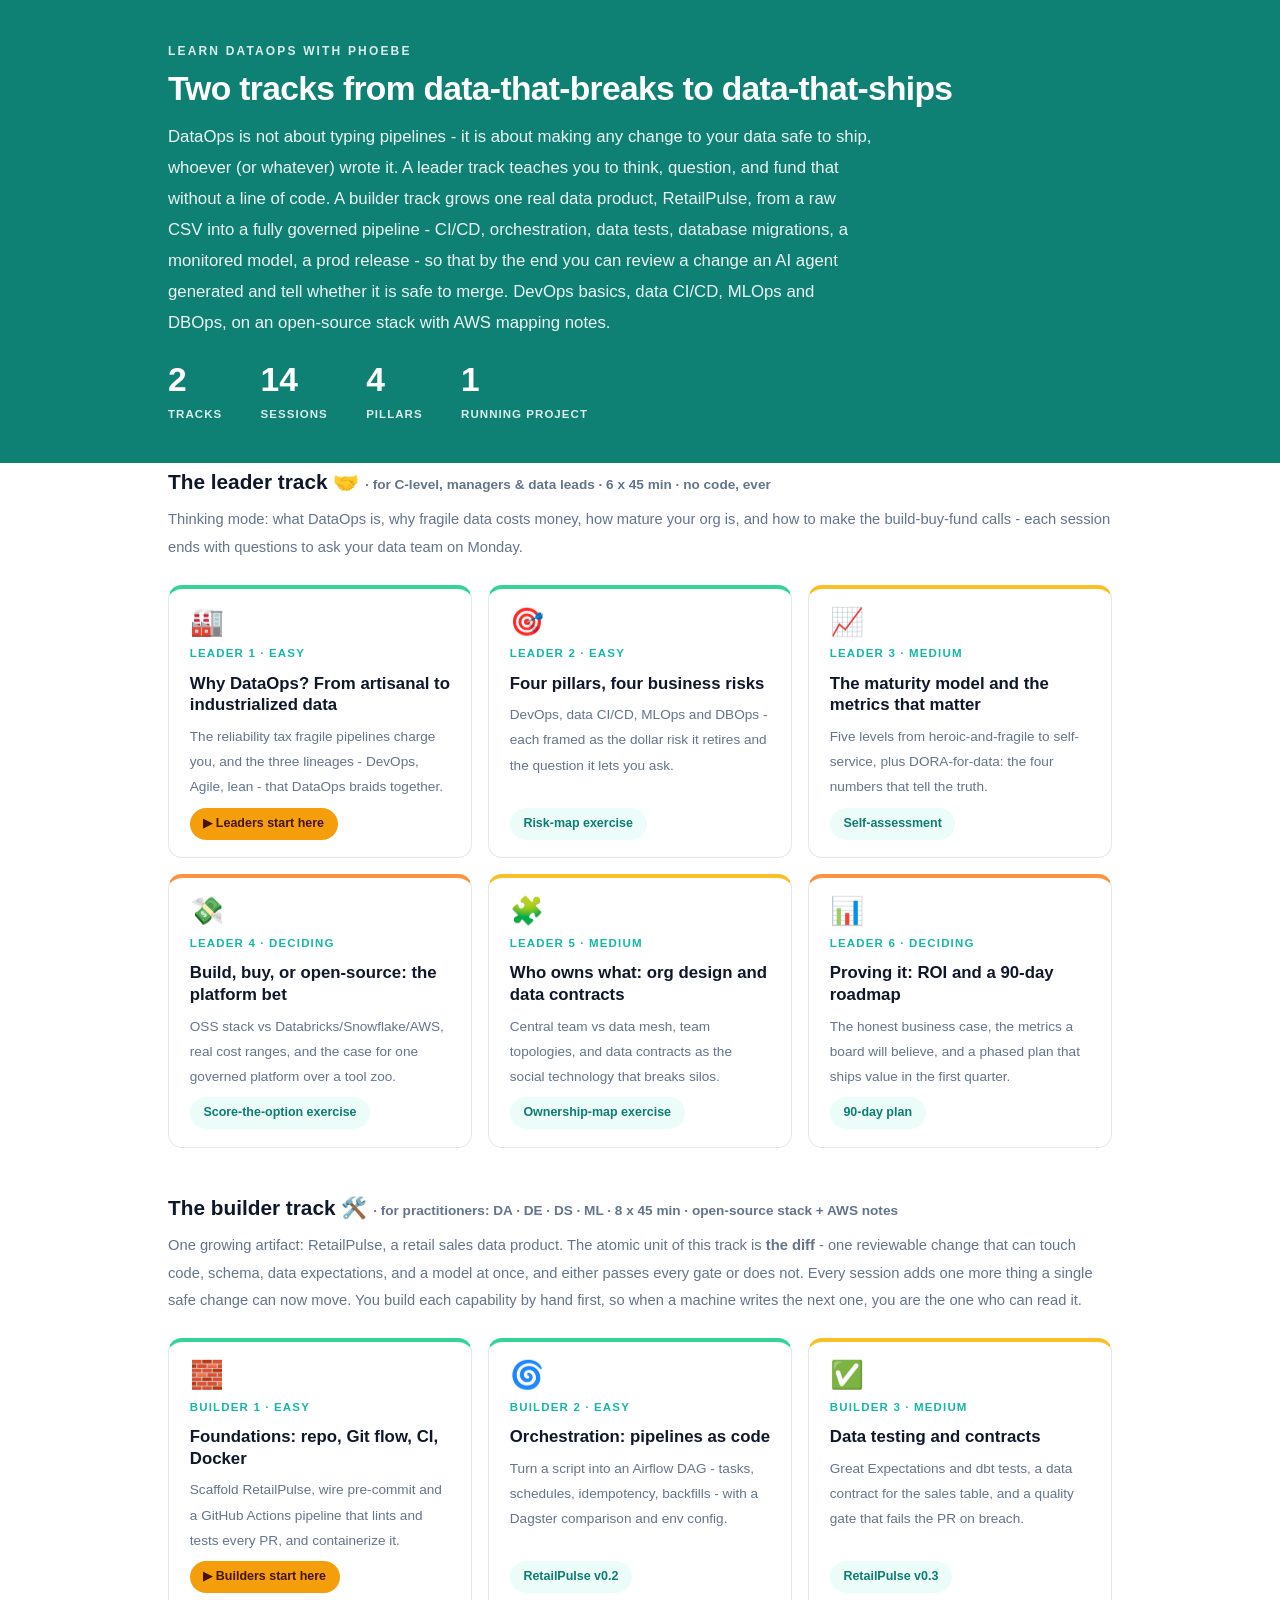
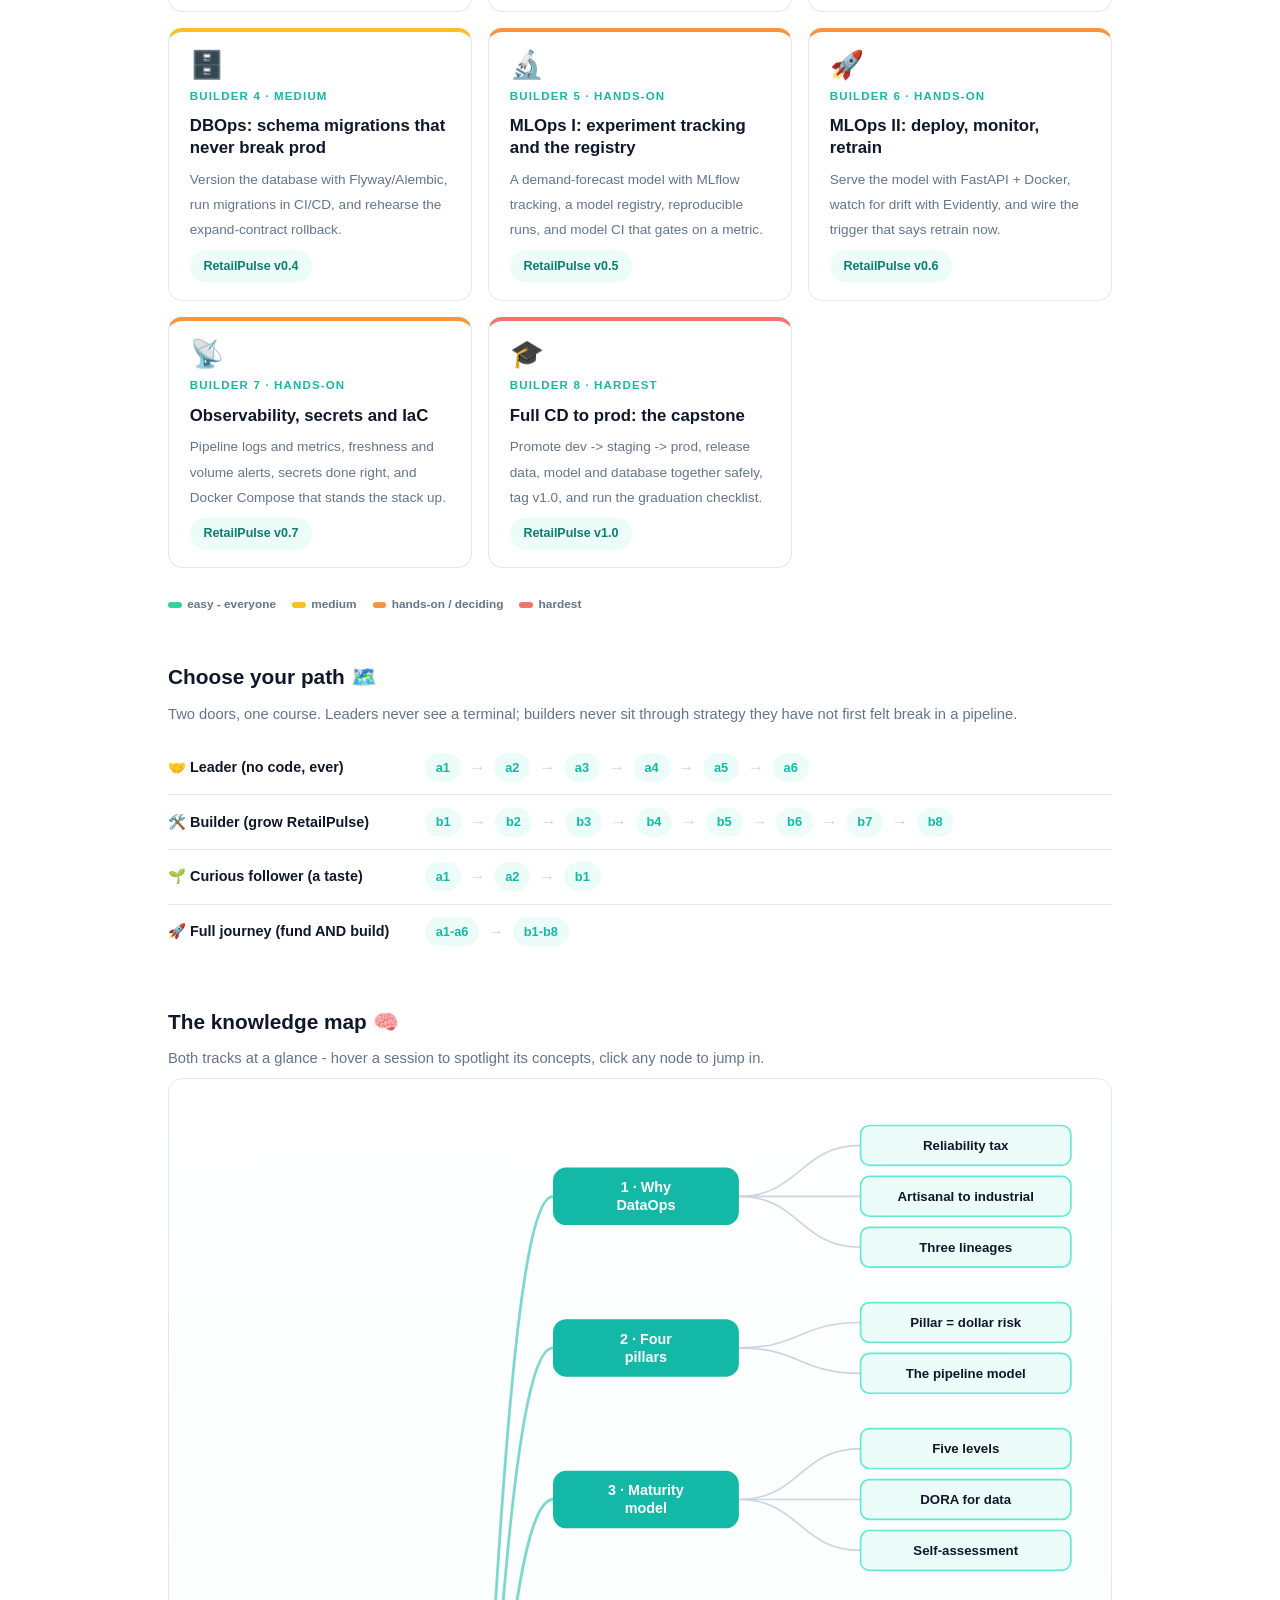
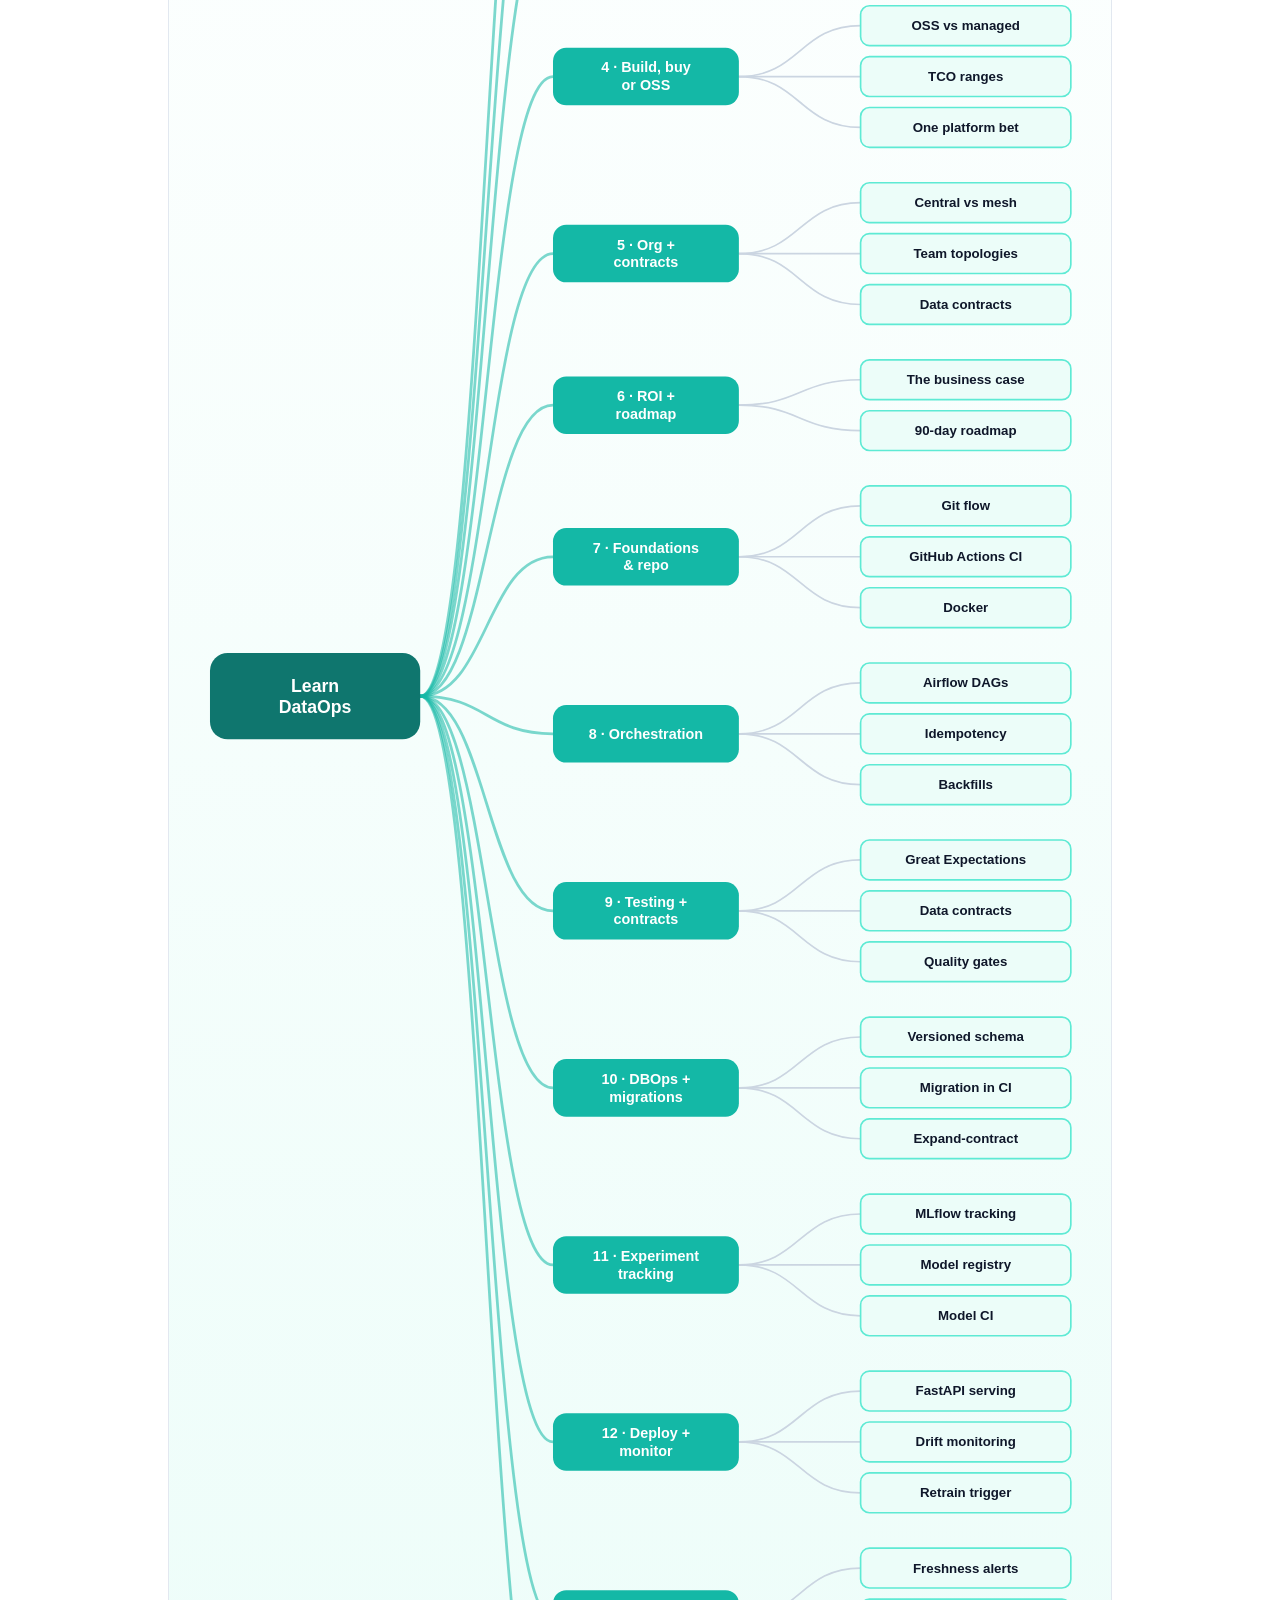
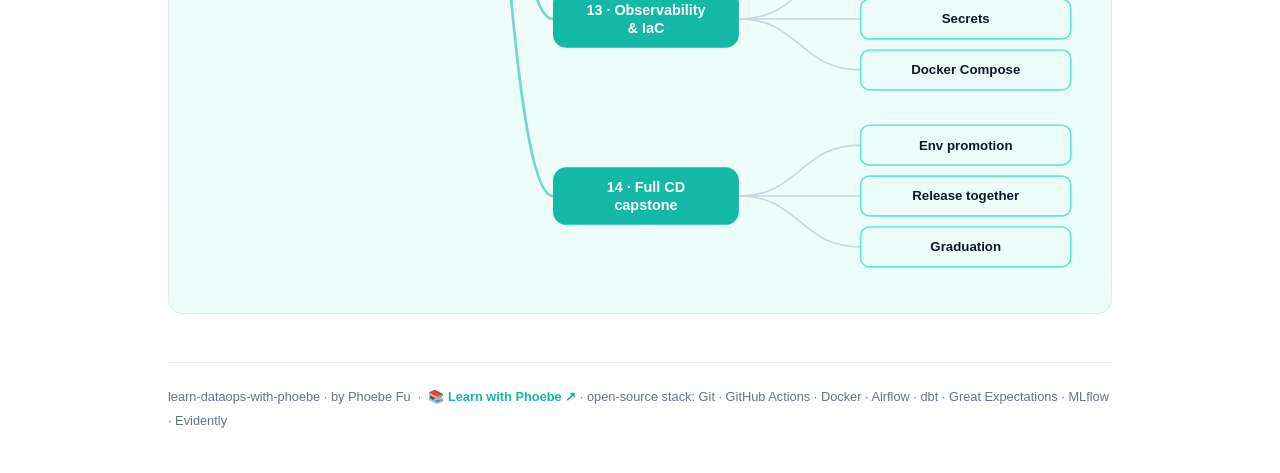
==== commit c565f607: "Raise every text-on-fill pair to WCAG AA (lowest was 2.4:1) 11 rule(s) drew text on a solid fill bel" ====
--- a/index.html
+++ b/index.html
@@ -3,9 +3,24 @@
 <head>
 <meta charset="UTF-8">
 <meta name="viewport" content="width=device-width, initial-scale=1.0">
+<!-- social:start -->
+<meta name="description" content="DataOps is not about typing pipelines - it is about making any change to your data safe to ship, whoever (or whatever) wrote it. A leader track teaches you to think, question, and fund that...">
+<meta property="og:type" content="article">
+<meta property="og:site_name" content="Learn with Phoebe">
+<meta property="og:title" content="learn dataops with phoebe - a two-track course on shipping data, ML and DB changes safely">
+<meta property="og:description" content="DataOps is not about typing pipelines - it is about making any change to your data safe to ship, whoever (or whatever) wrote it. A leader track teaches you to think, question, and fund that...">
+<meta property="og:url" content="https://phoebefu6.github.io/learn-dataops-with-phoebe/">
+<meta property="og:image" content="https://phoebefu6.github.io/learn-dataops-with-phoebe/assets/og-cover.png">
+<meta property="og:image:width" content="1200">
+<meta property="og:image:height" content="630">
+<meta name="twitter:card" content="summary_large_image">
+<meta name="twitter:title" content="learn dataops with phoebe - a two-track course on shipping data, ML and DB changes safely">
+<meta name="twitter:description" content="DataOps is not about typing pipelines - it is about making any change to your data safe to ship, whoever (or whatever) wrote it. A leader track teaches you to think, question, and fund that...">
+<meta name="twitter:image" content="https://phoebefu6.github.io/learn-dataops-with-phoebe/assets/og-cover.png">
+<!-- social:end -->
 <title>learn dataops with phoebe - a two-track course on shipping data, ML and DB changes safely</title>
 <meta name="description" content="A two-track DataOps course: a leader track (no code) and a builder track that grows one real data product, RetailPulse, through DevOps, data CI/CD, MLOps and DBOps. By Phoebe Fu.">
-<link rel="stylesheet" href="assets/style.css?v=2">
+<link rel="stylesheet" href="assets/style.css?v=10">
 <style>
   .stats-row { display: flex; gap: 2.4rem; margin-top: 1.5rem; flex-wrap: wrap; }
   .stat b { display: block; font-size: 2.1rem; font-weight: 800; line-height: 1.05; font-variant-numeric: tabular-nums; }
@@ -315,7 +330,7 @@
   ]
 };
 </script>
-<script src="assets/mindmap.js?v=1"></script>
-<script src="assets/app.js?v=1"></script>
+<script src="assets/mindmap.js?v=7"></script>
+<script src="assets/app.js?v=7"></script>
 </body>
 </html>
--- a/assets/style.css
+++ b/assets/style.css
@@ -2,6 +2,8 @@
    Accent: indigo #14B8A6 · Ink: #0F172A · Flagship: amber #F59E0B */
 
 :root {
+  --indigo-solid: #0E8174;
+  --indigo-text: #0E7C70;
   --indigo: #14B8A6;
   --indigo-deep: #0F766E;
   --indigo-mid: #2DD4BF;
@@ -38,7 +40,7 @@
 
 /* ---------- header band ---------- */
 .masthead {
-  background: var(--indigo);
+  background: var(--indigo-solid);
   color: #fff;
   padding: 2.5rem 0 2.25rem;
 }
@@ -70,7 +72,7 @@
   font-weight: 600;
   white-space: nowrap;
 }
-.chip.level { background: #fff; color: var(--indigo); }
+.chip.level { background: #fff; color: var(--indigo-text); }
 .chip.audience { background: rgba(255,255,255,.16); color: #fff; border: 1px solid rgba(255,255,255,.35); }
 .chip.time { background: var(--ink); color: #fff; font-variant-numeric: tabular-nums; }
 
@@ -102,8 +104,9 @@
   border-bottom: 1px solid var(--hairline);
   padding: .55rem 0;
 }
-.toolbar .wrap { display: flex; align-items: center; gap: .6rem; }
-.toolbar .crumb { font-size: .8rem; color: var(--muted); font-weight: 600; margin-right: auto; }
+.toolbar .wrap { display: flex; align-items: center; gap: .5rem; flex-wrap: nowrap; }
+.toolbar .crumb { font-size: .8rem; color: var(--muted); font-weight: 600; margin-right: auto; min-width: 0; white-space: nowrap; overflow: hidden; text-overflow: ellipsis; }
+.toolbar .btn { white-space: nowrap; flex: none; padding: .38rem .8rem; font-size: .78rem; line-height: 1.2; }
 .toolbar .crumb a { color: var(--indigo); text-decoration: none; }
 .btn {
   border: 1px solid var(--hairline);
@@ -118,7 +121,7 @@
   transition: all .15s ease;
 }
 .btn:hover { border-color: var(--indigo); color: var(--indigo); }
-.btn.primary { background: var(--indigo); border-color: var(--indigo); color: #fff; }
+.btn.primary { background: var(--indigo-solid); border-color: var(--indigo-solid); color: #fff; }
 .btn.primary:hover { background: var(--indigo-deep); }
 
 /* ---------- sections ---------- */
@@ -152,7 +155,7 @@
   text-transform: uppercase;
   letter-spacing: .08em;
 }
-.tag.concept { background: var(--indigo-50); color: var(--indigo); }
+.tag.concept { background: var(--indigo-50); color: var(--indigo-text); }
 .tag.demo { background: var(--amber-50); color: var(--amber-ink); }
 .tag.exercise { background: var(--ink); color: #fff; }
 
@@ -168,7 +171,7 @@
   border-radius: 999px;
   flex: none;
 }
-.mode.live { background: var(--indigo); color: #fff; }
+.mode.live { background: var(--indigo-solid); color: #fff; }
 .mode.self { background: #fff; color: var(--muted); border: 1px solid var(--hairline); }
 
 /* ---------- accordions ---------- */
@@ -220,8 +223,8 @@
   font-size: .78rem;
   font-weight: 600;
 }
-.pill.solid { background: var(--indigo); color: #fff; }
-.pill.light { background: var(--indigo-50); color: var(--indigo); }
+.pill.solid { background: var(--indigo-solid); color: #fff; }
+.pill.light { background: var(--indigo-50); color: var(--indigo-text); }
 .pill.inkpill { background: var(--ink); color: #fff; }
 .pill.amber, .pill.peach { background: var(--amber); color: var(--amber-ink); }
 .pill.bare { color: var(--faint); }
@@ -270,7 +273,7 @@
   position: absolute;
   top: -0.7rem;
   left: 1rem;
-  background: var(--indigo);
+  background: var(--indigo-solid);
   color: #fff;
   font-family: "Inter", -apple-system, sans-serif;
   font-size: .68rem;
@@ -303,11 +306,15 @@
 /* ---------- demo steps ---------- */
 .steps { counter-reset: step; margin: .6rem 0 1rem; }
 .step {
-  display: flex;
-  gap: .9rem;
+  display: grid;
+  grid-template-columns: max-content minmax(0, 1fr);
+  column-gap: .9rem;
+  row-gap: .2rem;
   padding: .85rem 0;
   border-bottom: .5px solid var(--hairline);
 }
+.step > * { grid-column: 2; min-width: 0; }
+.step > .prompt-box { margin: .8rem 0 .4rem; }
 .step:last-child { border-bottom: none; }
 .step::before {
   counter-increment: step;
@@ -316,7 +323,7 @@
   width: 1.7rem; height: 1.7rem;
   border-radius: 999px;
   background: var(--indigo-50);
-  color: var(--indigo);
+  color: var(--indigo-text);
   font-weight: 700;
   font-size: .85rem;
   display: inline-flex;
@@ -552,7 +559,7 @@
   font-variant-numeric: tabular-nums;
 }
 .journey a:hover { border-color: #fff; transform: scale(1.12); }
-.journey a.here { background: #fff; color: var(--indigo); border-color: #fff; }
+.journey a.here { background: #fff; color: var(--indigo-text); border-color: #fff; }
 .journey a.dd-chip { width: auto; border-radius: 999px; padding: 0 .7rem; font-size: .72rem; }
 
 /* ---------- check-yourself quiz ---------- */
@@ -580,7 +587,7 @@
   transition: all .15s ease;
 }
 .quiz-q .qopt:hover { border-color: var(--indigo); background: var(--indigo-50); }
-.quiz-q .qopt.correct { background: var(--indigo); border-color: var(--indigo); color: #fff; font-weight: 600; }
+.quiz-q .qopt.correct { background: var(--indigo-solid); border-color: var(--indigo-solid); color: #fff; font-weight: 600; }
 .quiz-q .qopt.correct::after { content: "  ✓"; }
 .quiz-q .qopt.wrong { background: #FEF2F2; border-color: #FCA5A5; color: #991B1B; animation: qshake .3s ease; }
 .quiz-q .qopt.wrong::after { content: "  ✗ try again"; font-size: .78rem; }
@@ -659,3 +666,115 @@
   .toolbar, .copy-btn { display: none; }
   details.card { border: 1px solid #ccc; }
 }
+
+/* === LWP-PATCH v2 === */
+/* palette-agnostic aliases: 75 repos use --indigo/--amber, 1 uses --pine/--clay */
+:root {
+  --pv-accent: var(--indigo, var(--pine, #334155));
+  --pv-flag: var(--amber, var(--clay, #B45309));
+  --pv-flag-50: var(--amber-50, var(--clay-50, #FEF3E2));
+}
+
+/* ============================================================
+   v2 - readable on a phone + reading modes
+   Layout only. No palette tokens are changed.
+   ============================================================ */
+
+/* --- skip link --- */
+.skip-link {
+  position: absolute; left: -9999px; top: 0; z-index: 200;
+  background: var(--pv-accent); color: #fff;
+  padding: .7rem 1.1rem; border-radius: 0 0 var(--radius) 0;
+  font-weight: 700; font-size: .85rem; text-decoration: none;
+}
+.skip-link:focus { left: 0; }
+
+/* --- visible keyboard focus everywhere --- */
+:focus-visible {
+  outline: 3px solid var(--pv-flag);
+  outline-offset: 2px;
+  border-radius: 4px;
+}
+
+/* --- diagrams: hold authored width, scroll instead of shrinking --- */
+.figscroll { overflow-x: auto; -webkit-overflow-scrolling: touch; overscroll-behavior-x: contain; }
+.figscroll::-webkit-scrollbar { height: 6px; }
+.figscroll::-webkit-scrollbar-thumb { background: var(--faint); border-radius: 3px; }
+
+/* --- tables: scroll container + sticky row label --- */
+.tablescroll { overflow-x: auto; -webkit-overflow-scrolling: touch; border-radius: var(--radius); }
+
+/* --- section contents counter --- */
+.sec-meta {
+  display: block; margin-top: .3rem;
+  font-size: .72rem; font-weight: 700; letter-spacing: .06em;
+  text-transform: uppercase; color: var(--muted);
+  font-variant-numeric: tabular-nums;
+}
+
+/* --- study-mode switch --- */
+.btn.mode-on { background: var(--pv-flag); border-color: var(--pv-flag); color: #fff; }
+
+/* --- deep-linked card gets a moment of emphasis --- */
+details.card.linked { border-color: var(--pv-flag); box-shadow: 0 0 0 3px var(--pv-flag-50); }
+
+@media (max-width: 820px) {
+  /* labels keep the size they were drawn at; the figure scrolls */
+  figure.zoomable svg { min-width: 820px; }
+  .figscroll .mm-svg, .mindmap svg { min-width: 840px; }
+
+  table.clean { min-width: 620px; }
+  table.clean th:first-child,
+  table.clean td:first-child {
+    position: sticky; left: 0; background: #fff;
+    box-shadow: 1px 0 0 var(--hairline);
+  }
+
+  pre, .prompt-box { overflow-x: auto; }
+
+  /* 44px tap targets */
+  details.card summary { min-height: 44px; }
+  .qopt { min-height: 44px; display: flex; align-items: center; padding: .7rem .9rem; }
+  .toolbar .btn, .pagefoot a { min-height: 44px; display: inline-flex; align-items: center; justify-content: center; }
+  .toolbar .crumb, .toolbar #zoom-toggle { display: none; }
+  .toolbar .btn { flex: 1 1 0; padding: .3rem .4rem; font-size: .72rem; }
+  table.clean { display: block; overflow-x: auto; -webkit-overflow-scrolling: touch; }
+}
+
+@media (max-width: 640px) {
+  /* long inline code tokens and nowrap chips are the two things that still
+     forced the page sideways below 640px: let them break rather than push
+     the layout. Inside the media query only - desktop is untouched. */
+  :not(pre) > code, .prompt-box span, code span,
+  p span, li span, td span { overflow-wrap: anywhere; word-break: break-word; }
+  .chip, .syn-chip, .pill, .mode, .tag { white-space: normal; max-width: 100%; }
+
+  /* the agenda bar truncated its own labels into nonsense - stack it */
+  .agenda { flex-direction: column; align-items: stretch; gap: .3rem; }
+  .agenda span { font-size: .74rem; text-align: left; padding: .4rem .7rem; flex: none !important; }
+  .chip-row, .legend { flex-wrap: wrap; }
+  .journey { flex-wrap: wrap; row-gap: .45rem; }
+}
+
+/* --- print: a session should print as a complete handout --- */
+@media print {
+  .pagenav, #progress-bar, .skip-link, .journey, .lightbox { display: none !important; }
+  details.card > .body { display: block !important; }
+  details.card, figure, table.clean, .callout { break-inside: avoid; page-break-inside: avoid; }
+  figure.zoomable svg { min-width: 0; max-width: 100%; }
+  .figscroll, .tablescroll { overflow: visible; }
+  a[href^="http"]::after { content: " (" attr(href) ")"; font-size: .72rem; color: #555; }
+}
+
+/* swipe hint: own line, only when the diagram really does scroll */
+figure.zoomable.can-scroll figcaption { flex-wrap: wrap; }
+figure.zoomable.can-scroll figcaption::after {
+  content: "swipe the diagram \2192";
+  flex: 0 0 100%;
+  margin-top: .2rem;
+  font-size: .72rem;
+  font-weight: 700;
+  letter-spacing: .04em;
+  color: var(--pv-flag);
+}
+/* === /LWP-PATCH === */
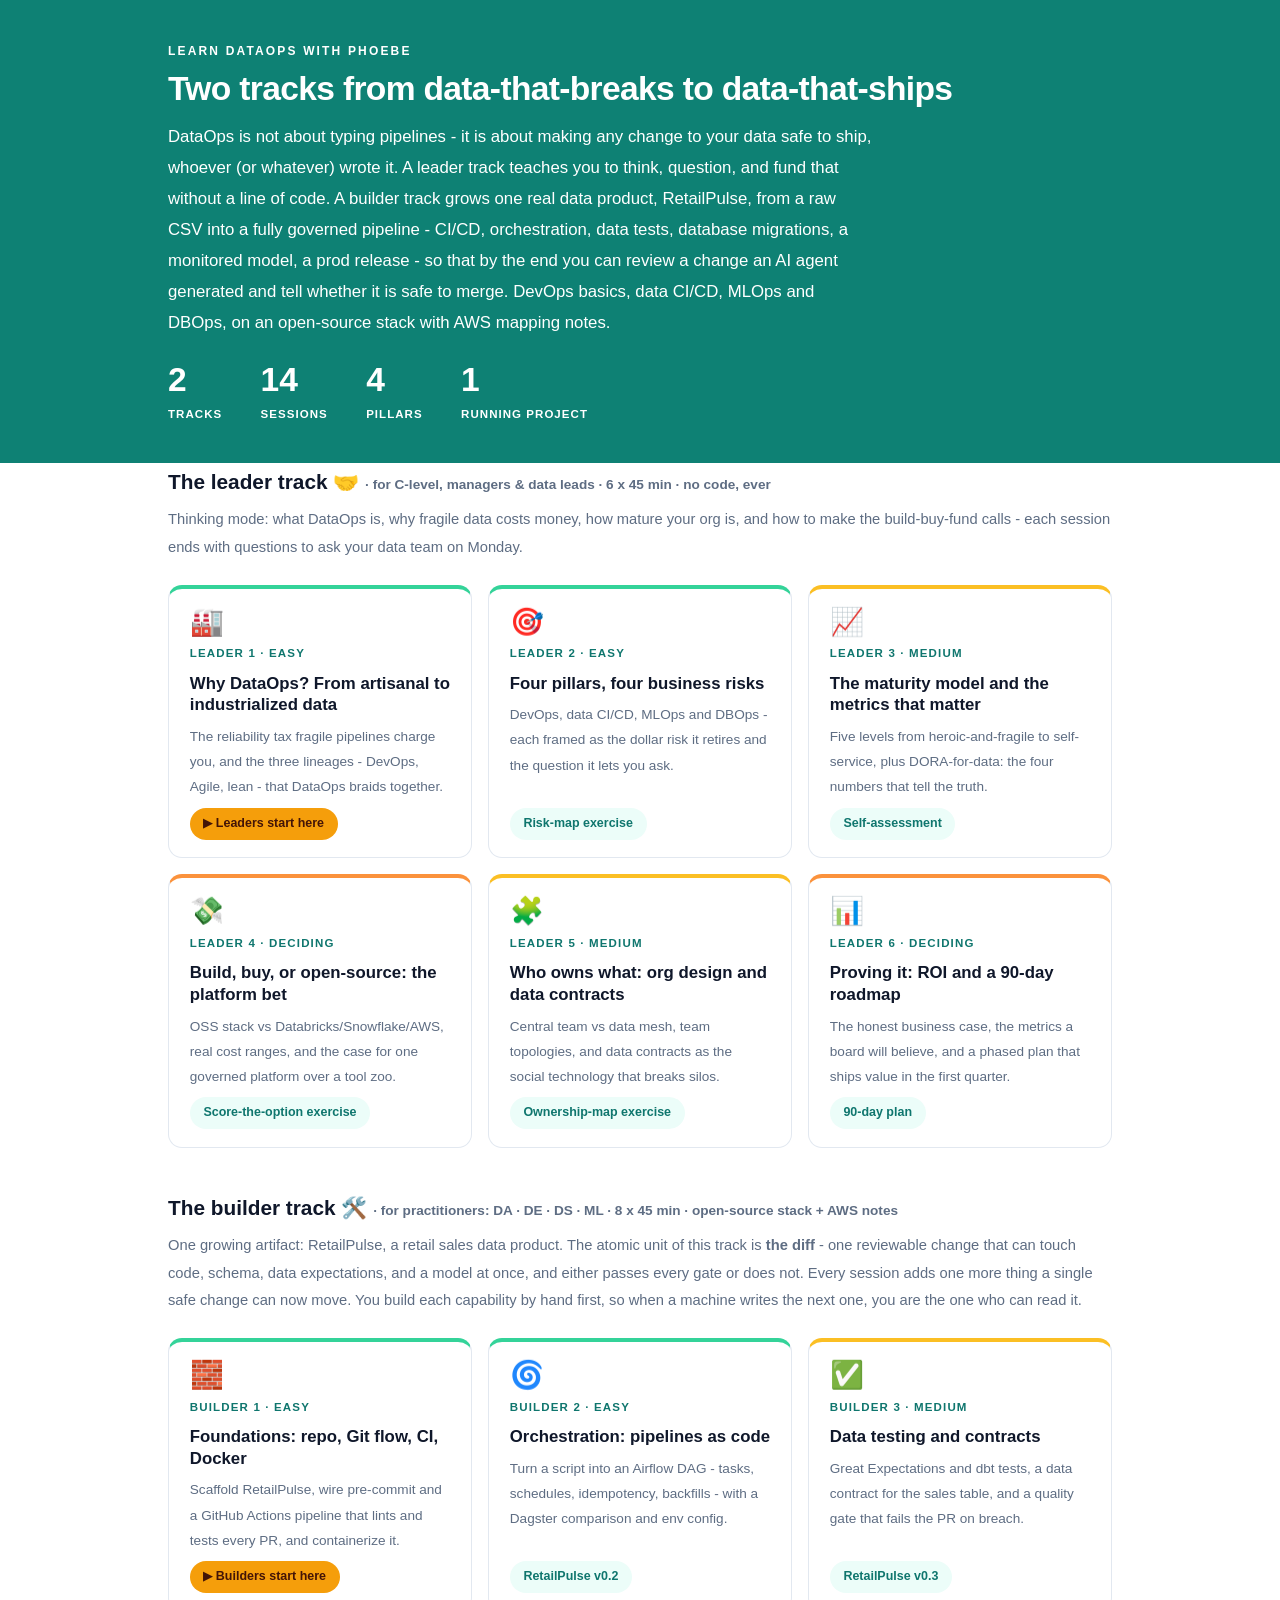
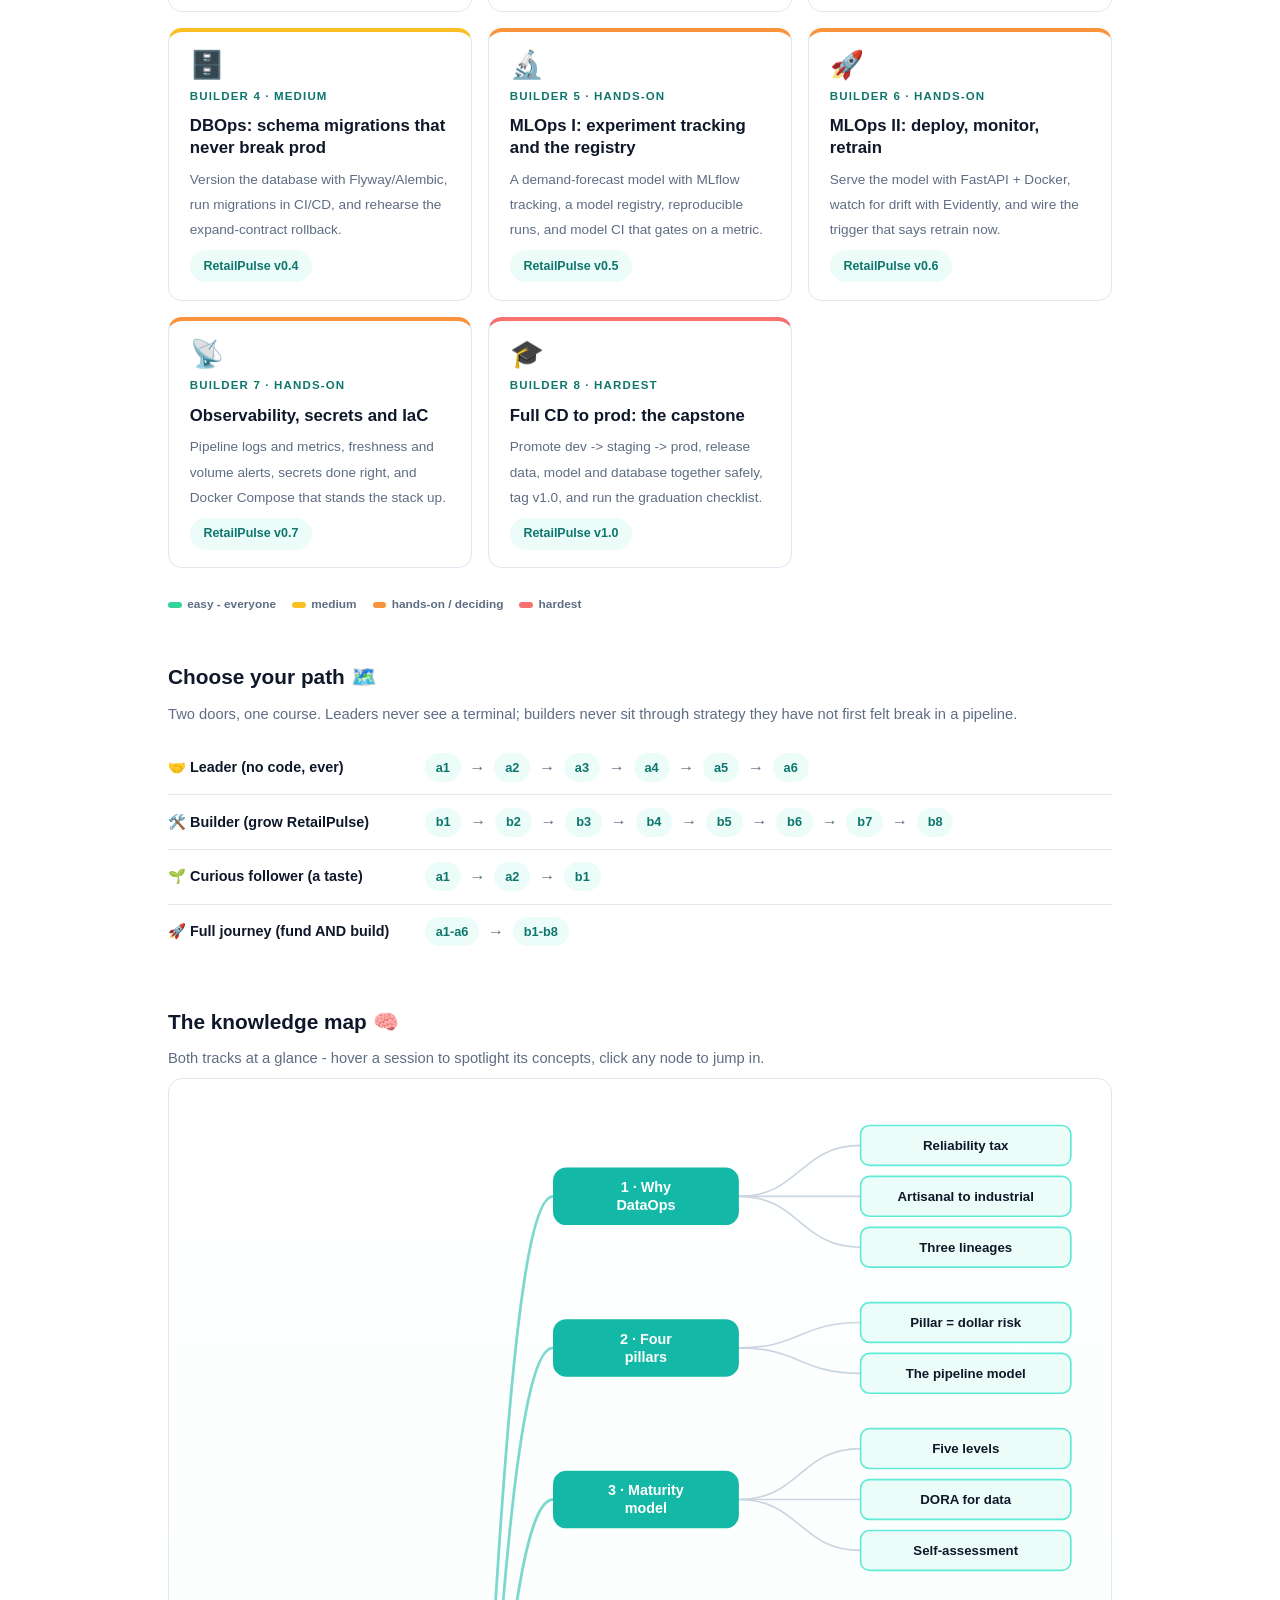
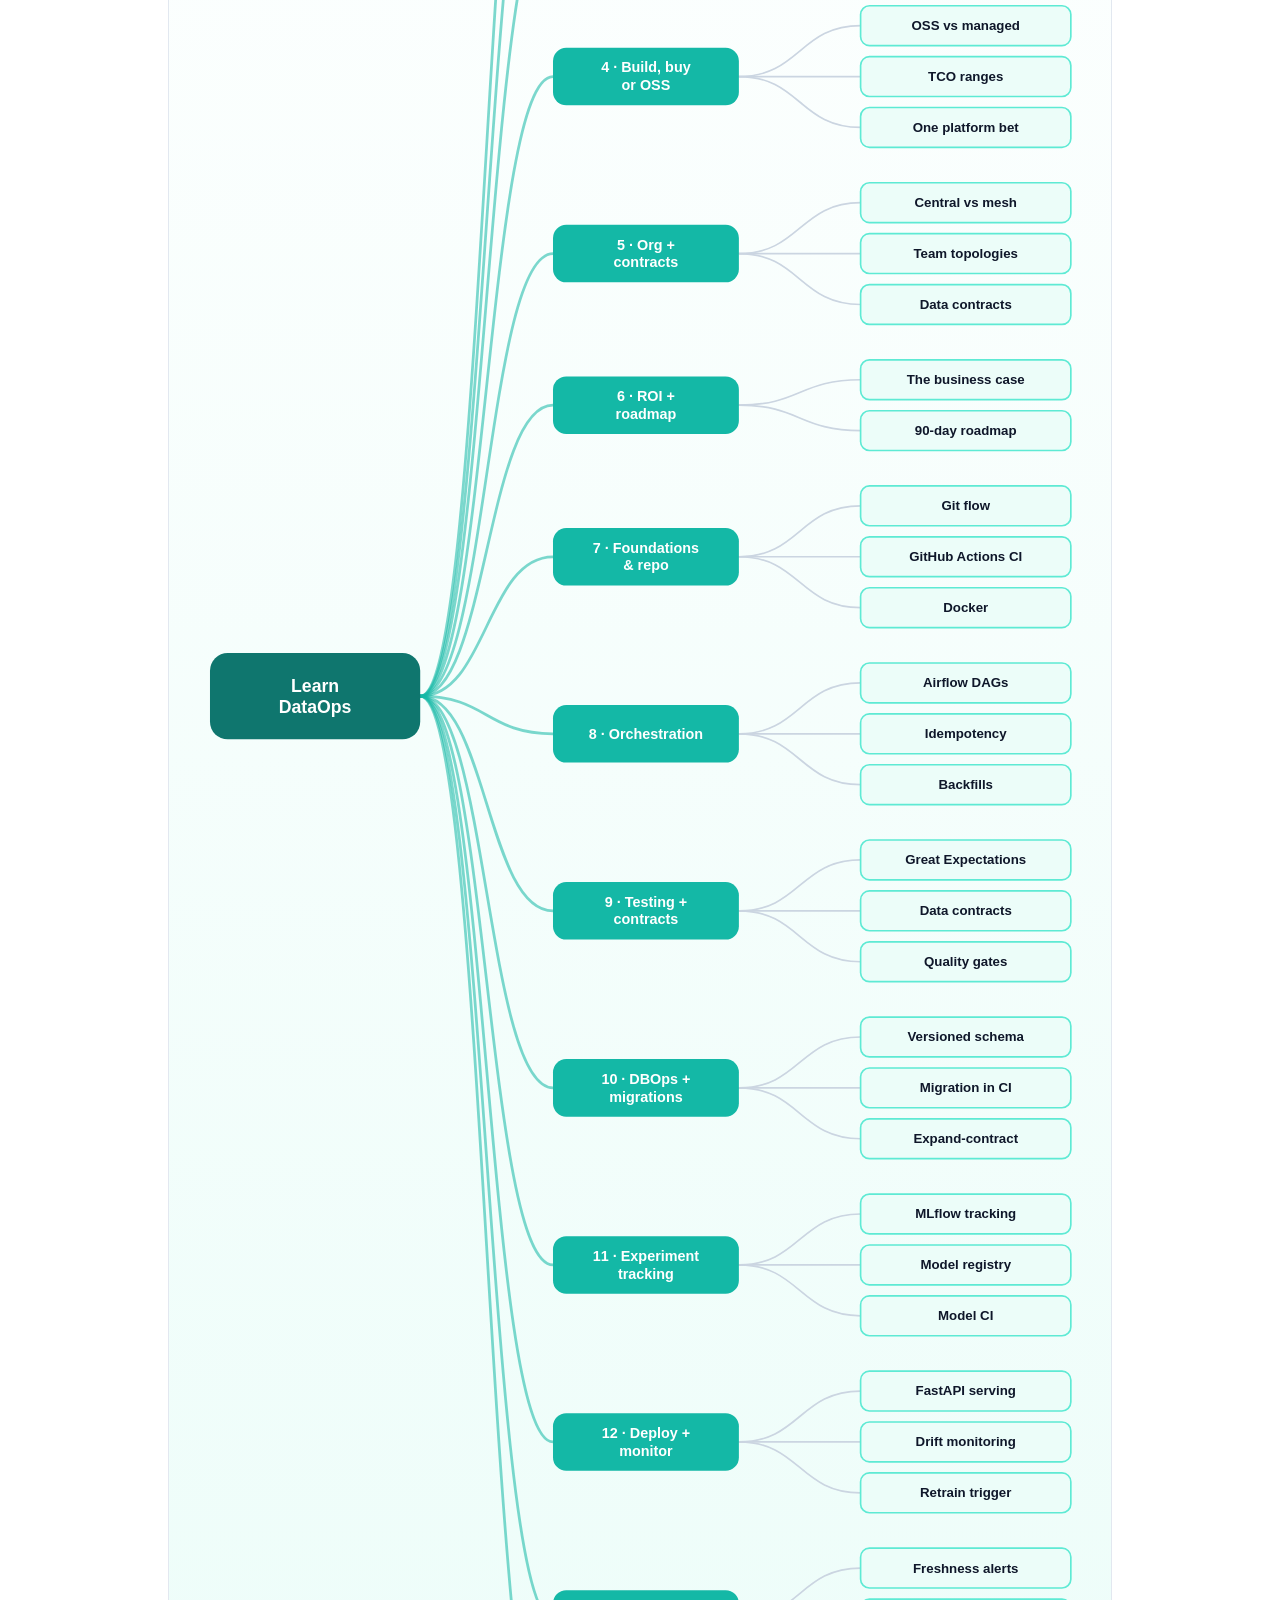
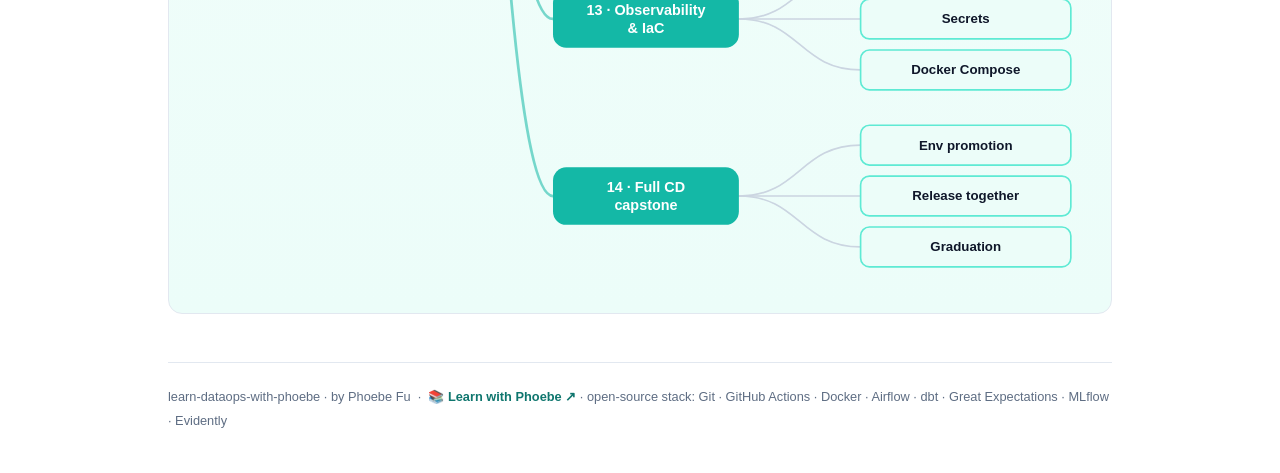
==== commit 62726e2f: "Light surfaces everywhere: lightbox, cheat panel, code boxes; contrast and phone-width fixes Every d" ====
--- a/index.html
+++ b/index.html
@@ -20,11 +20,11 @@
 <!-- social:end -->
 <title>learn dataops with phoebe - a two-track course on shipping data, ML and DB changes safely</title>
 <meta name="description" content="A two-track DataOps course: a leader track (no code) and a builder track that grows one real data product, RetailPulse, through DevOps, data CI/CD, MLOps and DBOps. By Phoebe Fu.">
-<link rel="stylesheet" href="assets/style.css?v=10">
+<link rel="stylesheet" href="assets/style.css?v=31">
 <style>
   .stats-row { display: flex; gap: 2.4rem; margin-top: 1.5rem; flex-wrap: wrap; }
   .stat b { display: block; font-size: 2.1rem; font-weight: 800; line-height: 1.05; font-variant-numeric: tabular-nums; }
-  .stat span { font-size: .72rem; opacity: .85; text-transform: uppercase; letter-spacing: .09em; font-weight: 600; }
+  .stat span { font-size: .72rem; opacity: 1; text-transform: uppercase; letter-spacing: .09em; font-weight: 600; }
 
   .course-grid { display: grid; grid-template-columns: repeat(auto-fit, minmax(17rem, 1fr)); gap: 1rem; margin-top: 1.5rem; }
   .course-card {
@@ -57,9 +57,9 @@
   .path { display: flex; gap: .55rem; align-items: center; padding: .75rem 0; border-bottom: .5px solid var(--hairline); flex-wrap: wrap; }
   .path:last-child { border-bottom: none; }
   .path b { min-width: 15.5rem; font-size: .9rem; }
-  .path .pstep { background: var(--indigo-50); color: var(--indigo); border-radius: 999px; padding: .16rem .68rem; font-weight: 700; font-size: .8rem; text-decoration: none; transition: all .12s ease; }
+  .path .pstep { background: var(--indigo-50); color: var(--indigo-deep); border-radius: 999px; padding: .16rem .68rem; font-weight: 700; font-size: .8rem; text-decoration: none; transition: all .12s ease; }
   .path .pstep:hover { background: var(--indigo); color: #fff; }
-  .path .parr { color: var(--faint); font-weight: 700; }
+  .path .parr { color: var(--muted); font-weight: 700; }
 
   .mm-section { margin-top: 1.6rem; }
   .mm-section h2 { font-size: 1.3rem; font-weight: 800; margin-bottom: .2rem; }
@@ -72,6 +72,7 @@
   .mm-link:hover .mm-node rect { filter: brightness(1.06); }
   .mm-edge { transition: opacity .15s ease; }
 </style>
+<style>/* contrast-patch-2 */ .cnum, .course-card .cnum, .paths a, .pagefoot a, .pstep, .path .pstep { color: var(--indigo-deep); }</style>
 </head>
 <body>
 
@@ -331,6 +332,6 @@
 };
 </script>
 <script src="assets/mindmap.js?v=7"></script>
-<script src="assets/app.js?v=7"></script>
+<script src="assets/app.js?v=31"></script>
 </body>
 </html>
--- a/assets/style.css
+++ b/assets/style.css
@@ -10,15 +10,15 @@
   --indigo-soft: #5EEAD4;
   --indigo-50: #ECFDF9;
   --ink: #0F172A;
-  --muted: #64748B;
+  --muted: #5E6D83;
   --faint: #CBD5E1;
   --hairline: #E2E8F0;
   --amber: #F59E0B;
   --amber-ink: #431407;
   --amber-50: #FFF7ED;
   --paper: #FFFFFF;
-  --code-bg: #0B1220;
-  --code-ink: #CBD5E1;
+  --code-bg: #ECFDF9;
+  --code-ink: #0F172A;
   --radius: 14px;
 }
 
@@ -48,7 +48,7 @@
   font-size: .75rem;
   letter-spacing: .18em;
   text-transform: uppercase;
-  opacity: .85;
+  opacity: 1;
   font-weight: 600;
 }
 .masthead h1 {
@@ -59,7 +59,7 @@
   letter-spacing: -.02em;
 }
 .masthead h1 .accent { color: inherit; }
-.masthead .sub { font-size: 1.05rem; opacity: .92; max-width: 44rem; }
+.masthead .sub { font-size: 1.05rem; opacity: 1; max-width: 44rem; }
 
 .chip-row { display: flex; flex-wrap: wrap; gap: .5rem; margin-top: 1.1rem; }
 .chip {
@@ -73,7 +73,7 @@
   white-space: nowrap;
 }
 .chip.level { background: #fff; color: var(--indigo-text); }
-.chip.audience { background: rgba(255,255,255,.16); color: #fff; border: 1px solid rgba(255,255,255,.35); }
+.chip.audience { background: rgba(255,255,255,.08); color: #fff; border: 1px solid rgba(255,255,255,.35); }
 .chip.time { background: var(--ink); color: #fff; font-variant-numeric: tabular-nums; }
 
 /* ---------- agenda bar ---------- */
@@ -227,7 +227,7 @@
 .pill.light { background: var(--indigo-50); color: var(--indigo-text); }
 .pill.inkpill { background: var(--ink); color: #fff; }
 .pill.amber, .pill.peach { background: var(--amber); color: var(--amber-ink); }
-.pill.bare { color: var(--faint); }
+.pill.bare { color: var(--muted); }
 
 /* ---------- 4D grid ---------- */
 .grid-2 { display: grid; grid-template-columns: repeat(auto-fit, minmax(15rem, 1fr)); gap: .8rem; margin: .5rem 0 1rem; }
@@ -256,10 +256,11 @@
 table.clean td:first-child { font-weight: 600; }
 
 /* ---------- prompt boxes ---------- */
-.prompt-box {
+.prompt-box{
   position: relative;
-  background: var(--code-bg);
-  color: var(--code-ink);
+  background: #ECFDF9;
+  border: 1px solid #E2E8F0;
+  color: #0F172A;
   border-radius: var(--radius);
   padding: 1.1rem 1.2rem;
   margin: 1rem 0 1.2rem;
@@ -269,12 +270,12 @@
   white-space: pre-wrap;
   word-break: break-word;
 }
-.prompt-box .label {
+.prompt-box .label{
   position: absolute;
   top: -0.7rem;
   left: 1rem;
-  background: var(--indigo-solid);
-  color: #fff;
+  background: #14B8A6;
+  color: #0F172A;
   font-family: "Inter", -apple-system, sans-serif;
   font-size: .68rem;
   font-weight: 700;
@@ -285,13 +286,13 @@
 }
 .prompt-box.bad .label { background: var(--faint); color: var(--ink); }
 .prompt-box.good .label { background: var(--amber); color: var(--amber-ink); }
-.copy-btn {
+.copy-btn{
   position: absolute;
   top: .7rem;
   right: .7rem;
-  background: rgba(255,255,255,.1);
-  border: 1px solid rgba(255,255,255,.25);
-  color: #fff;
+  background: #FFFFFF;
+  border: 1px solid #E2E8F0;
+  color: #0F172A;
   border-radius: 999px;
   padding: .25rem .8rem;
   font-size: .72rem;
@@ -300,7 +301,7 @@
   font-family: "Inter", -apple-system, sans-serif;
   transition: background .15s ease;
 }
-.copy-btn:hover { background: rgba(255,255,255,.22); }
+.copy-btn:hover { background: #E2E8F0; }
 .copy-btn.copied { background: var(--amber); border-color: var(--amber); color: var(--amber-ink); }
 
 /* ---------- demo steps ---------- */
@@ -390,11 +391,11 @@
   gap: .4rem;
 }
 
-.lightbox {
+.lightbox{
   position: fixed;
   inset: 0;
   z-index: 100;
-  background: rgba(15,23,42,.9);
+  background: rgba(255,255,255,.97);
   display: none;
   align-items: center;
   justify-content: center;
@@ -402,8 +403,10 @@
   cursor: zoom-out;
 }
 .lightbox.open { display: flex; }
-.lightbox .inner {
+.lightbox .inner{
   background: #fff;
+  border: 1px solid #E2E8F0;
+  box-shadow: 0 10px 40px rgba(15,23,42,.14);
   border-radius: var(--radius);
   padding: 2rem;
   max-width: 94vw;
@@ -411,13 +414,12 @@
   overflow: auto;
 }
 .lightbox .inner svg, .lightbox .inner img { width: min(88vw, 70rem); height: auto; }
-.lightbox .close-hint {
+.lightbox .close-hint{
   position: fixed;
   top: 1rem; right: 1.4rem;
-  color: #fff;
+  color: #0F172A;
   font-size: .8rem;
   font-weight: 600;
-  opacity: .8;
 }
 
 /* ---------- courses covered ---------- */
@@ -436,19 +438,20 @@
 .covered-row .note { margin-left: auto; color: var(--muted); font-size: .78rem; text-align: right; }
 
 /* ---------- cheat sheet footer ---------- */
-.cheat {
-  background: var(--ink);
-  color: #fff;
+.cheat{
+  background: #ECFDF9;
+  border: 1px solid #E2E8F0;
+  color: #0F172A;
   border-radius: var(--radius);
   padding: 1.6rem 1.6rem 1.3rem;
   margin-top: 3rem;
 }
 .cheat h3 { font-size: 1.1rem; margin-bottom: 1rem; }
-.cheat h3 span { color: var(--indigo-soft); }
+.cheat h3 span { color: #0F766E; }
 .cheat .grid-2 { gap: 1rem; }
 .cheat .cheat-item { border-left: 3px solid var(--indigo-mid); padding-left: .8rem; }
-.cheat .cheat-item b { display: block; font-size: .85rem; color: var(--indigo-soft); }
-.cheat .cheat-item span { font-size: .82rem; opacity: .85; }
+.cheat .cheat-item b { display: block; font-size: .85rem; color: #0F766E; }
+.cheat .cheat-item span { font-size: .82rem; color: #64748B; }
 
 footer.pagefoot {
   border-top: 1px solid var(--hairline);
@@ -543,7 +546,7 @@
   margin-top: 1.1rem;
   flex-wrap: wrap;
 }
-.journey .jlabel { font-size: .7rem; font-weight: 700; text-transform: uppercase; letter-spacing: .09em; opacity: .8; margin-right: .3rem; }
+.journey .jlabel { font-size: .7rem; font-weight: 700; text-transform: uppercase; letter-spacing: .09em; opacity: 1; margin-right: .3rem; }
 .journey a {
   width: 1.7rem; height: 1.7rem;
   border-radius: 999px;
@@ -778,3 +781,32 @@
   color: var(--pv-flag);
 }
 /* === /LWP-PATCH === */
+/* layout-patch-3: phone-width overflow (2026-10-10) */
+.sql-bar { flex-wrap: wrap; }
+@media (max-width: 480px) {
+  .covered-row { flex-wrap: wrap; }
+  .covered-row .note { margin-left: 0; text-align: left; flex-basis: 100%; }
+  details.card summary { flex-wrap: wrap; }
+  details.card summary .mini { white-space: normal; }
+  .wk, .sqlbox, .prompt-box, pre { max-width: 100%; overflow-x: auto; }
+  .mono, code, strong, .note { overflow-wrap: anywhere; }
+  select, input[type=range], label { max-width: 100%; }
+  canvas, svg, img { max-width: 100%; height: auto; }
+  .tree-kids, .tree-node-wrap, .tree-node, .rb-night, .al-row, .gd-field, .tl-row, .sl-row { max-width: 100%; overflow-x: auto; }
+  .tl-cols, .sl-cols, .bb-cols, .ev-cols, [class$="-cols"] { grid-template-columns: 1fr !important; display: grid; }
+  .tl-cols > *, .sl-cols > *, [class$="-cols"] > * { min-width: 0; max-width: 100%; }
+  .mono { white-space: normal; }
+  .er-w, .bb-lab, .tl-lev, .sl-lev { max-width: 100%; white-space: normal; }
+}
+/* contrast-patch-2b */
+.cheat a { color: var(--indigo-deep, var(--ink)); }
+.chip.audience { background: transparent; border-color: rgba(255,255,255,.55); }
+.masthead a, .masthead .sub a { color: #fff; text-decoration: underline; text-underline-offset: 2px; }
+.prompt-box b, .prompt-box strong { color: var(--indigo-deep, var(--ink)); }
+.prompt-box span, .prompt-box em, .prompt-box i { color: inherit; }
+.pp-stamp i { color: var(--ink); }
+/* contrast-patch-2 */
+.klabel, .section-kicker .klabel, details.card summary .caret, .crumb a, .toolbar .crumb a, .pagenav a, .pagefoot a, footer.pagefoot a, .pagefoot p a, .cnum, .course-card .cnum, .pill.light, .covered-row .status.light, .paths a, .tag.concept, .chip.level, .quiz-score, .mmd-launch, .mode.self, .legend .pill.light { color: var(--indigo-deep); }
+.chip.audience { background: transparent; border-color: rgba(255,255,255,.55); }
+.journey a { background: var(--indigo-deep); border-color: rgba(255,255,255,.6); }
+.skip-link { background: var(--indigo-deep); }
